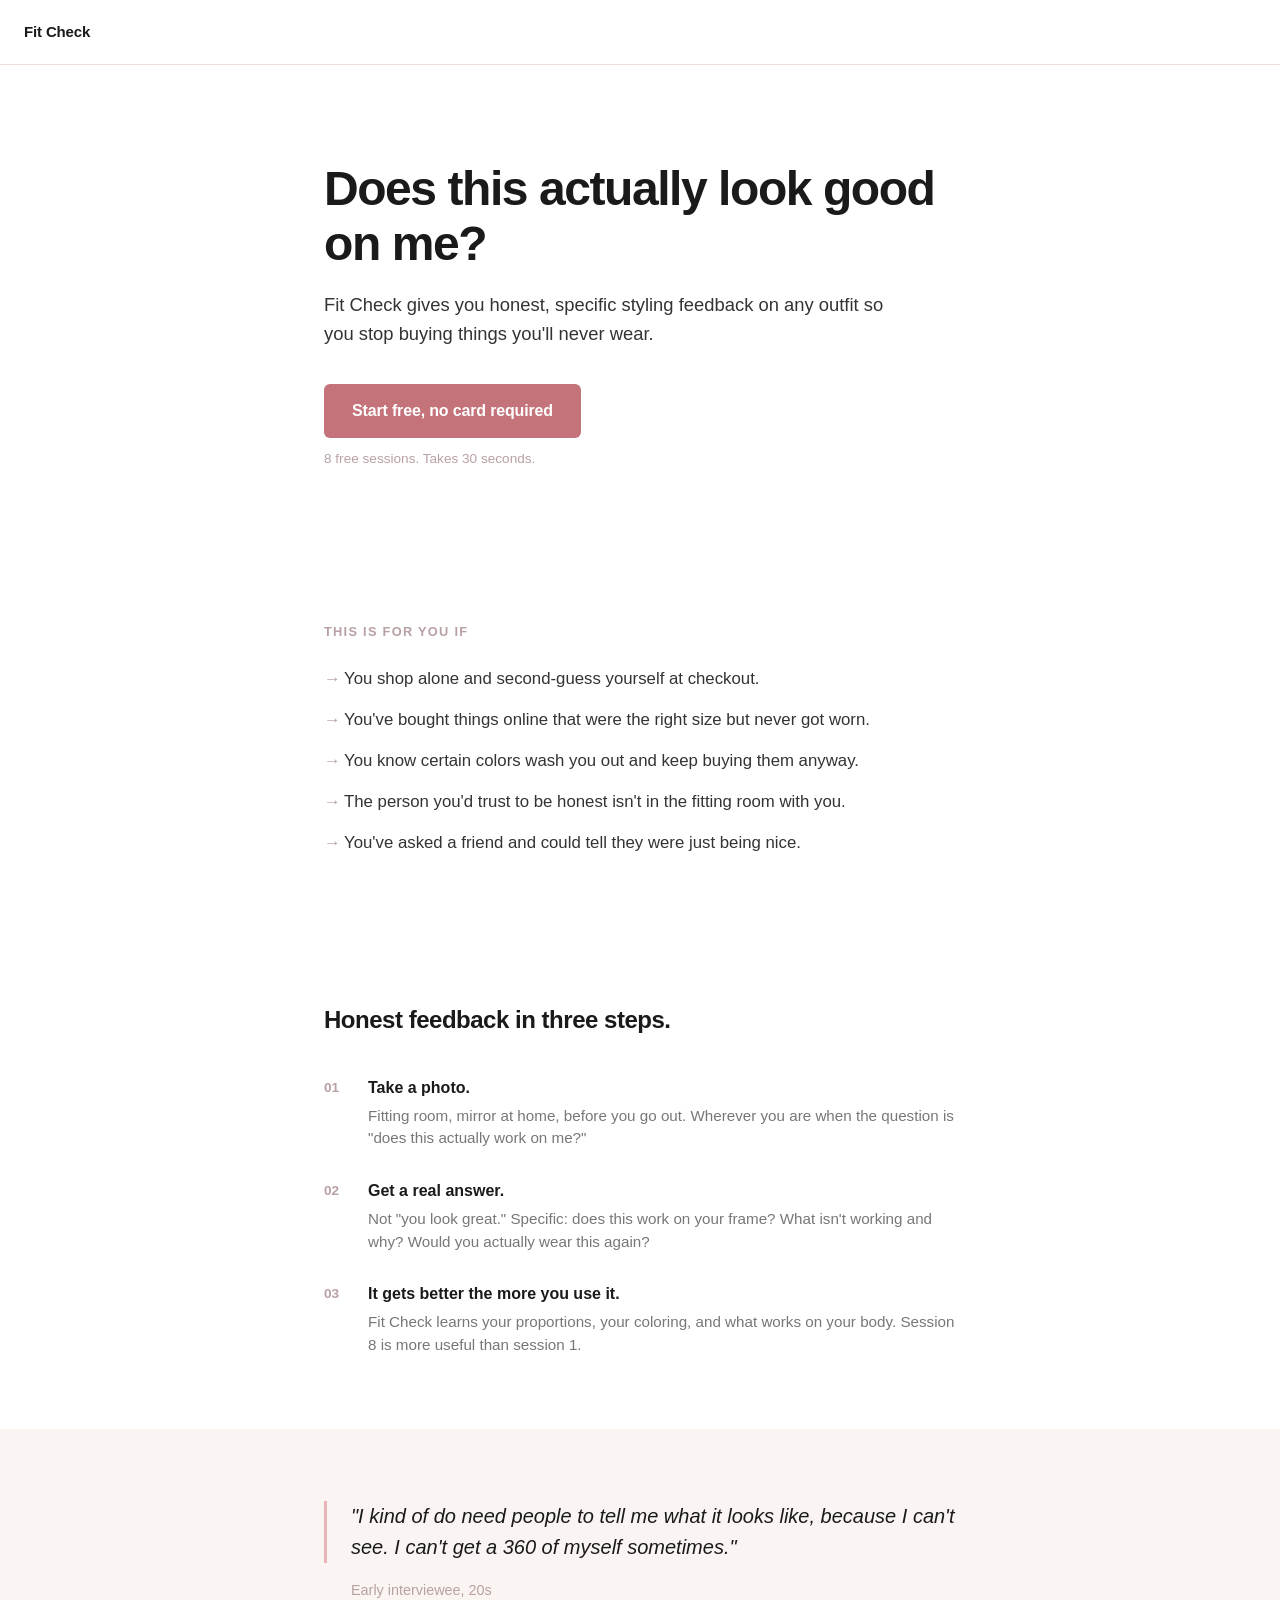
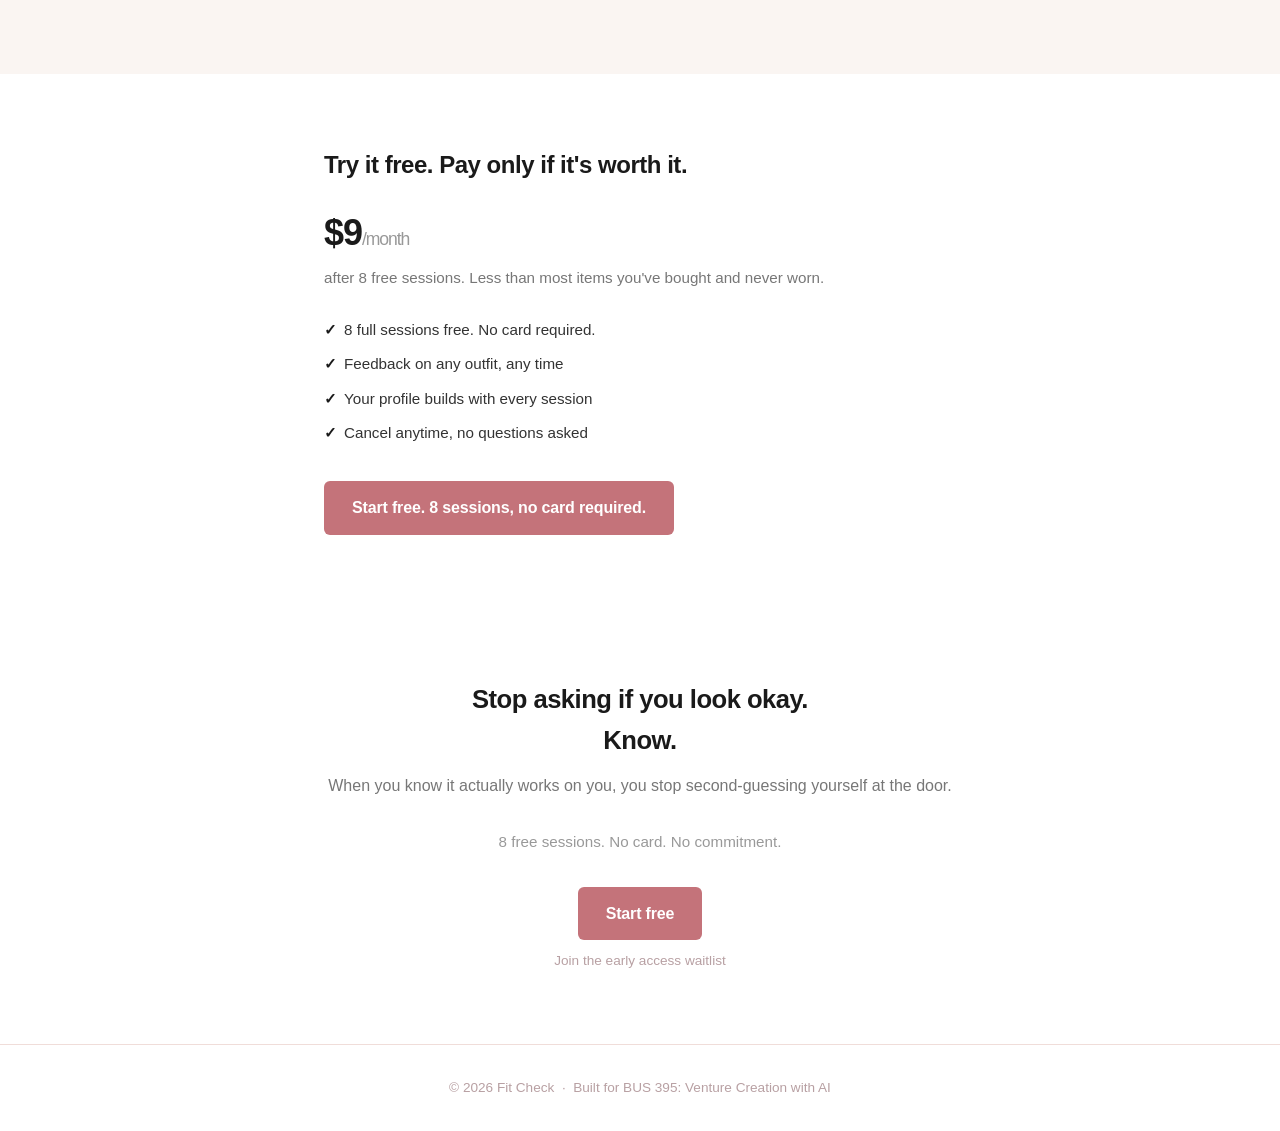
==== index.html @ 6dbded94 "Rename landing-page.html to index.html Co-Authored-By: Claude Sonnet 4.6 <noreply@anthropic.com>" ====
<!DOCTYPE html>
<html lang="en">
<head>
  <meta charset="UTF-8" />
  <meta name="viewport" content="width=device-width, initial-scale=1.0" />
  <title>Fit Check: Honest styling feedback</title>
  <style>
    *, *::before, *::after { box-sizing: border-box; margin: 0; padding: 0; }

    :root {
      --black:   #1A1A1A;
      --dark:    #333333;
      --mid:     #777777;
      --light:   #B8A0A3;
      --border:  #F0DDD9;
      --bg:      #F7EDEA;
      --white:   #FAF5F2;
      --accent:  #E8B4B8;
      --cta:     #C4737A;
      --cta-txt: #ffffff;
    }

    body {
      font-family: -apple-system, BlinkMacSystemFont, "Segoe UI", Helvetica, Arial, sans-serif;
      color: var(--black);
      background: #ffffff;
      line-height: 1.6;
      font-size: 17px;
    }

    /* ── Layout ── */
    .container {
      max-width: 680px;
      margin: 0 auto;
      padding: 0 24px;
    }

    section { padding: 72px 0; }
    section + section { border-top: 1px solid var(--border); }

    /* ── Nav ── */
    nav {
      padding: 20px 24px;
      display: flex;
      align-items: center;
      border-bottom: 1px solid var(--border);
    }
    .logo {
      font-size: 15px;
      font-weight: 600;
      letter-spacing: -0.01em;
      color: var(--black);
      text-decoration: none;
    }

    /* ── Hero ── */
    .hero { padding: 96px 0 80px; text-align: left; }

    .hero h1 {
      font-size: clamp(2rem, 5vw, 3rem);
      font-weight: 700;
      line-height: 1.15;
      letter-spacing: -0.03em;
      color: var(--black);
      margin-bottom: 20px;
    }

    .hero .sub {
      font-size: 1.15rem;
      color: var(--dark);
      line-height: 1.55;
      max-width: 560px;
      margin-bottom: 36px;
    }

    /* ── CTA Button ── */
    .btn {
      display: inline-block;
      background: var(--cta);
      color: var(--cta-txt);
      font-size: 1rem;
      font-weight: 600;
      padding: 14px 28px;
      border-radius: 6px;
      text-decoration: none;
      letter-spacing: -0.01em;
      transition: opacity 0.15s;
    }
    .btn:hover { opacity: 0.85; }

    .btn-note {
      display: block;
      margin-top: 10px;
      font-size: 0.85rem;
      color: var(--light);
    }

    /* ── Ideal for ── */
    .ideal-for h2 {
      font-size: 0.8rem;
      font-weight: 600;
      letter-spacing: 0.1em;
      text-transform: uppercase;
      color: var(--light);
      margin-bottom: 24px;
    }

    .ideal-for ul {
      list-style: none;
      display: flex;
      flex-direction: column;
      gap: 14px;
    }

    .ideal-for li {
      padding-left: 20px;
      position: relative;
      color: var(--dark);
      font-size: 1.05rem;
    }

    .ideal-for li::before {
      content: "→";
      position: absolute;
      left: 0;
      color: var(--light);
    }

    /* ── How it works ── */
    .how h2 {
      font-size: 1.5rem;
      font-weight: 700;
      letter-spacing: -0.02em;
      margin-bottom: 36px;
    }

    .steps {
      display: flex;
      flex-direction: column;
      gap: 28px;
    }

    .step {
      display: grid;
      grid-template-columns: 28px 1fr;
      gap: 16px;
      align-items: start;
    }

    .step-num {
      font-size: 0.85rem;
      font-weight: 700;
      color: var(--light);
      padding-top: 2px;
    }

    .step-body strong {
      display: block;
      font-size: 1rem;
      font-weight: 600;
      color: var(--black);
      margin-bottom: 4px;
    }

    .step-body p {
      font-size: 0.95rem;
      color: var(--mid);
      line-height: 1.5;
    }

    /* ── Quote ── */
    .quote-section { background: var(--white); }

    blockquote {
      font-size: 1.25rem;
      font-weight: 400;
      line-height: 1.55;
      color: var(--black);
      font-style: italic;
      border-left: 3px solid var(--accent);
      padding-left: 24px;
      margin-bottom: 16px;
    }

    .quote-attr {
      font-size: 0.9rem;
      color: var(--light);
      padding-left: 27px;
    }

    /* ── Pricing ── */
    .pricing h2 {
      font-size: 1.5rem;
      font-weight: 700;
      letter-spacing: -0.02em;
      margin-bottom: 8px;
    }

    .pricing .price-line {
      font-size: 2.25rem;
      font-weight: 700;
      letter-spacing: -0.03em;
      color: var(--black);
      margin: 20px 0 4px;
    }

    .pricing .price-context {
      font-size: 0.95rem;
      color: var(--mid);
      margin-bottom: 28px;
    }

    .pricing-details {
      list-style: none;
      display: flex;
      flex-direction: column;
      gap: 10px;
      margin-bottom: 36px;
    }

    .pricing-details li {
      font-size: 0.95rem;
      color: var(--dark);
      padding-left: 20px;
      position: relative;
    }

    .pricing-details li::before {
      content: "✓";
      position: absolute;
      left: 0;
      color: var(--black);
      font-weight: 700;
    }

    /* ── Close ── */
    .close { text-align: center; }

    .close h2 {
      font-size: 1.6rem;
      font-weight: 700;
      letter-spacing: -0.02em;
      margin-bottom: 12px;
    }

    .close p {
      color: var(--mid);
      margin-bottom: 32px;
      font-size: 1rem;
    }

    /* ── Footer ── */
    footer {
      padding: 32px 24px;
      border-top: 1px solid var(--border);
      font-size: 0.85rem;
      color: var(--light);
      text-align: center;
    }

    @media (max-width: 480px) {
      section { padding: 52px 0; }
      .hero { padding: 64px 0 52px; }
    }
  </style>
</head>
<body>

  <!-- Nav -->
  <nav>
    <a class="logo" href="#">Fit Check</a>
  </nav>

  <!-- ── HERO ── -->
  <div class="container">
    <section class="hero">
      <h1>Does this actually look good on&nbsp;me?</h1>
      <p class="sub">
        Fit Check gives you honest, specific styling feedback on any outfit so you stop buying
        things you'll never wear.
      </p>
      <a class="btn" href="#">Start free, no card required</a>
      <span class="btn-note">8 free sessions. Takes 30 seconds.</span>
    </section>
  </div>

  <!-- ── IDEAL FOR ── -->
  <div class="container">
    <section class="ideal-for">
      <h2>This is for you if</h2>
      <ul>
        <li>You shop alone and second-guess yourself at checkout.</li>
        <li>You've bought things online that were the right size but never got worn.</li>
        <li>You know certain colors wash you out and keep buying them anyway.</li>
        <li>The person you'd trust to be honest isn't in the fitting room with you.</li>
        <li>You've asked a friend and could tell they were just being nice.</li>
      </ul>
    </section>
  </div>

  <!-- ── HOW IT WORKS ── -->
  <div class="container">
    <section class="how">
      <h2>Honest feedback in three steps.</h2>
      <div class="steps">
        <div class="step">
          <span class="step-num">01</span>
          <div class="step-body">
            <strong>Take a photo.</strong>
            <p>Fitting room, mirror at home, before you go out. Wherever you are when the question is "does this actually work on me?"</p>
          </div>
        </div>
        <div class="step">
          <span class="step-num">02</span>
          <div class="step-body">
            <strong>Get a real answer.</strong>
            <p>Not "you look great." Specific: does this work on your frame? What isn't working and why? Would you actually wear this again?</p>
          </div>
        </div>
        <div class="step">
          <span class="step-num">03</span>
          <div class="step-body">
            <strong>It gets better the more you use it.</strong>
            <p>Fit Check learns your proportions, your coloring, and what works on your body. Session 8 is more useful than session 1.</p>
          </div>
        </div>
      </div>
    </section>
  </div>

  <!-- ── SOCIAL PROOF ── -->
  <div class="quote-section">
    <div class="container">
      <section>
        <blockquote>
          "I kind of do need people to tell me what it looks like, because I can't see.
          I can't get a 360 of myself sometimes."
        </blockquote>
        <p class="quote-attr">Early interviewee, 20s</p>
      </section>
    </div>
  </div>

  <!-- ── PRICING ── -->
  <div class="container">
    <section class="pricing">
      <h2>Try it free. Pay only if it's worth it.</h2>

      <div class="price-line">$9<span style="font-size:1.1rem;font-weight:400;color:#999">/month</span></div>
      <p class="price-context">after 8 free sessions. Less than most items you've bought and never worn.</p>

      <ul class="pricing-details">
        <li>8 full sessions free. No card required.</li>
        <li>Feedback on any outfit, any time</li>
        <li>Your profile builds with every session</li>
        <li>Cancel anytime, no questions asked</li>
      </ul>

      <a class="btn" href="#">Start free. 8 sessions, no card required.</a>
    </section>
  </div>

  <!-- ── CLOSE ── -->
  <div class="container">
    <section class="close">
      <h2>Stop asking if you look okay.<br>Know.</h2>
      <p>When you know it actually works on you, you stop second-guessing yourself at the door.</p>
      <p style="color:#999; margin-top:8px; font-size:0.95rem;">8 free sessions. No card. No commitment.</p>
      <a class="btn" href="#">Start free</a>
      <span class="btn-note">Join the early access waitlist</span>
    </section>
  </div>

  <footer>
    <p>© 2026 Fit Check &nbsp;·&nbsp; Built for BUS 395: Venture Creation with AI</p>
  </footer>

</body>
</html>
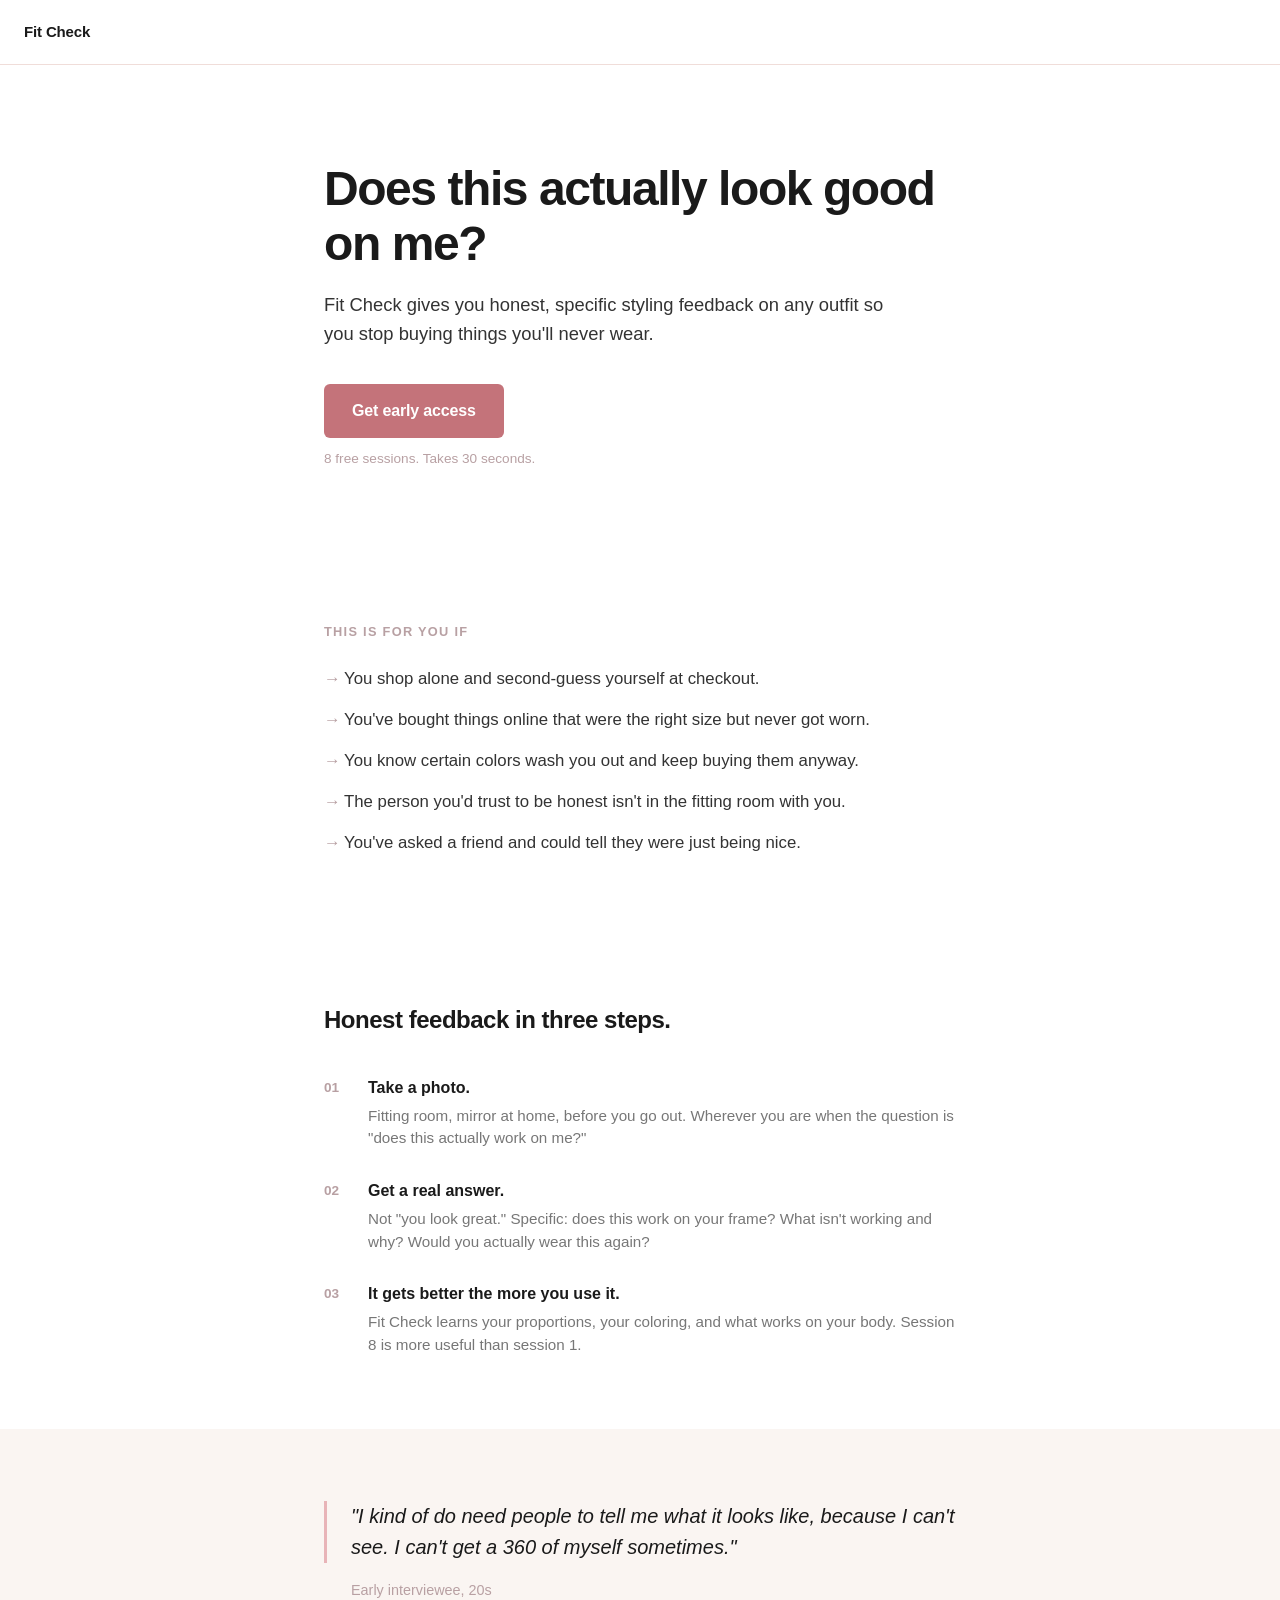
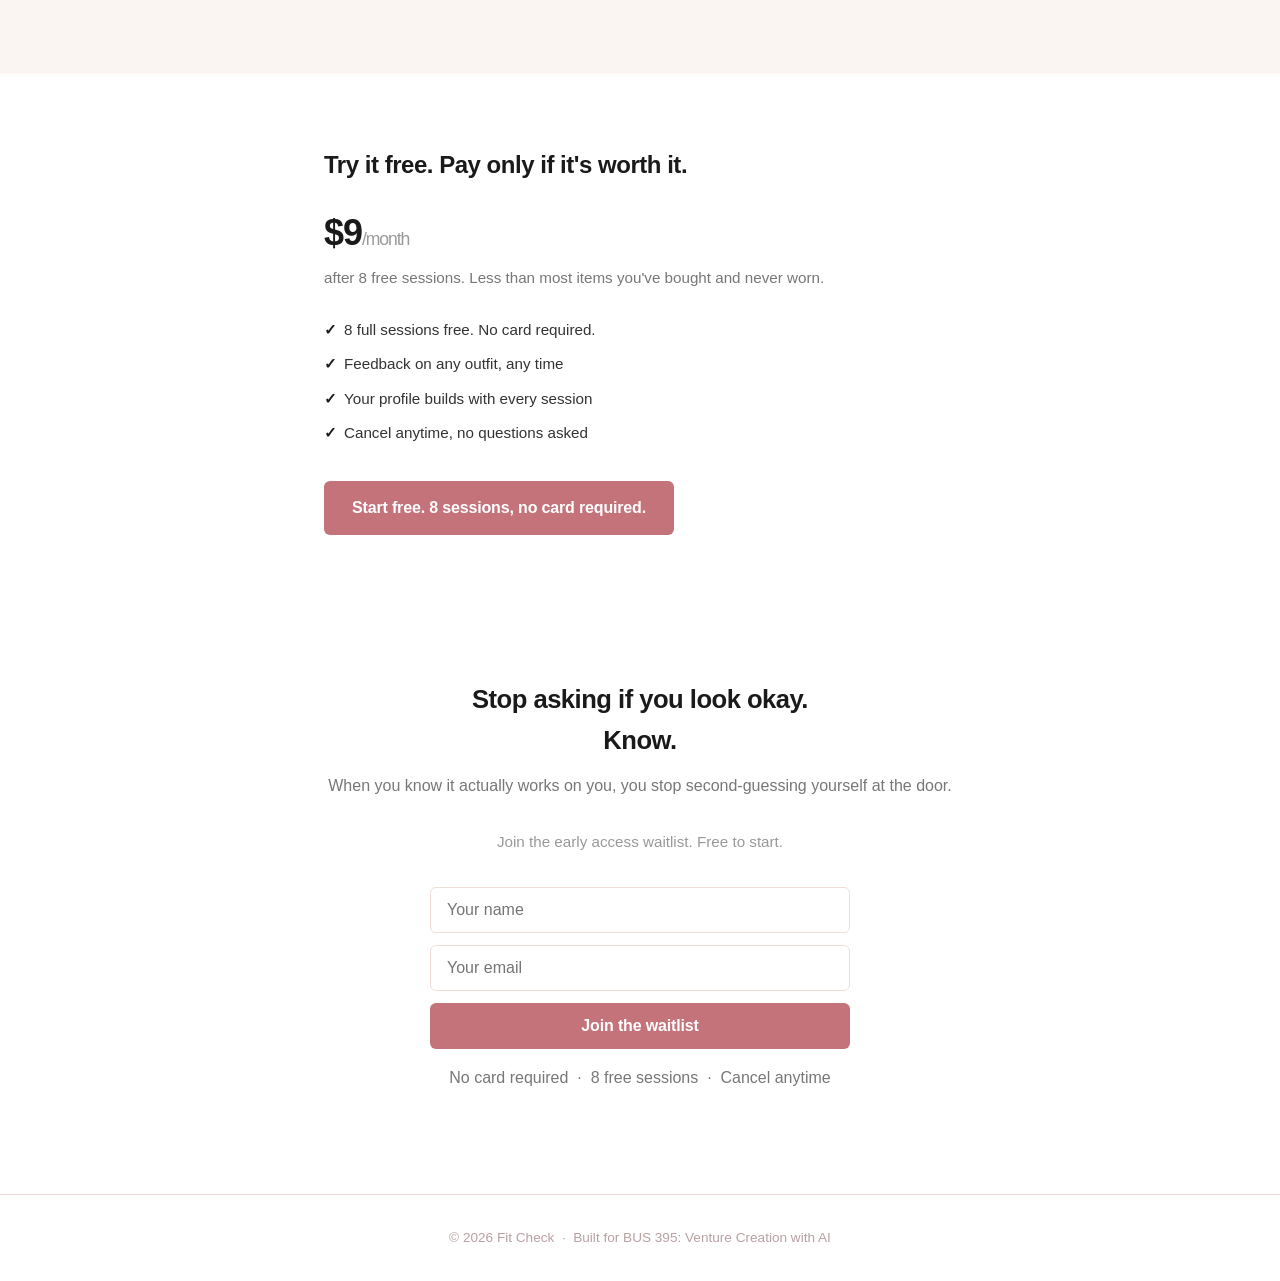
==== commit 9e1a0319: "Add Web3Forms email capture to landing page Co-Authored-By: Claude Sonnet 4.6 <noreply@anthropic.com" ====
--- a/index.html
+++ b/index.html
@@ -249,6 +249,80 @@
       font-size: 1rem;
     }
 
+    /* ── Signup Form ── */
+    .signup-form {
+      display: flex;
+      flex-direction: column;
+      gap: 12px;
+      max-width: 420px;
+      margin: 0 auto;
+      text-align: left;
+    }
+
+    .signup-form input[type="text"],
+    .signup-form input[type="email"] {
+      width: 100%;
+      padding: 13px 16px;
+      border: 1px solid var(--border);
+      border-radius: 6px;
+      font-size: 1rem;
+      color: var(--black);
+      background: #fff;
+      outline: none;
+      transition: border-color 0.15s;
+    }
+
+    .signup-form input:focus {
+      border-color: var(--cta);
+    }
+
+    .signup-form button {
+      width: 100%;
+      background: var(--cta);
+      color: #fff;
+      font-size: 1rem;
+      font-weight: 600;
+      padding: 14px 28px;
+      border: none;
+      border-radius: 6px;
+      cursor: pointer;
+      letter-spacing: -0.01em;
+      transition: opacity 0.15s;
+    }
+
+    .signup-form button:hover { opacity: 0.85; }
+
+    .form-note {
+      text-align: center;
+      font-size: 0.82rem;
+      color: var(--light);
+      margin-top: 4px;
+    }
+
+    /* ── Thank-you banner ── */
+    .thank-you {
+      display: none;
+      background: var(--bg);
+      border: 1px solid var(--border);
+      border-radius: 8px;
+      padding: 24px 28px;
+      text-align: center;
+      max-width: 420px;
+      margin: 0 auto;
+    }
+
+    .thank-you h3 {
+      font-size: 1.1rem;
+      font-weight: 700;
+      margin-bottom: 6px;
+    }
+
+    .thank-you p {
+      font-size: 0.95rem;
+      color: var(--mid);
+      margin-bottom: 0;
+    }
+
     /* ── Footer ── */
     footer {
       padding: 32px 24px;
@@ -279,7 +353,7 @@
         Fit Check gives you honest, specific styling feedback on any outfit so you stop buying
         things you'll never wear.
       </p>
-      <a class="btn" href="#">Start free, no card required</a>
+      <a class="btn" href="#signup">Get early access</a>
       <span class="btn-note">8 free sessions. Takes 30 seconds.</span>
     </section>
   </div>
@@ -356,18 +430,43 @@
         <li>Cancel anytime, no questions asked</li>
       </ul>
 
-      <a class="btn" href="#">Start free. 8 sessions, no card required.</a>
+      <a class="btn" href="#signup">Start free. 8 sessions, no card required.</a>
     </section>
   </div>
 
-  <!-- ── CLOSE ── -->
+  <!-- ── CLOSE / SIGNUP ── -->
   <div class="container">
-    <section class="close">
+    <section class="close" id="signup">
       <h2>Stop asking if you look okay.<br>Know.</h2>
       <p>When you know it actually works on you, you stop second-guessing yourself at the door.</p>
-      <p style="color:#999; margin-top:8px; font-size:0.95rem;">8 free sessions. No card. No commitment.</p>
-      <a class="btn" href="#">Start free</a>
-      <span class="btn-note">Join the early access waitlist</span>
+      <p style="color:#999; margin-top:8px; margin-bottom:32px; font-size:0.95rem;">Join the early access waitlist. Free to start.</p>
+
+      <!-- Thank-you state (shown after redirect with ?success=1) -->
+      <div class="thank-you" id="thank-you">
+        <h3>You're on the list.</h3>
+        <p>We'll reach out when early access opens. Check your inbox for a confirmation.</p>
+      </div>
+
+      <!-- Signup form -->
+      <form
+        class="signup-form"
+        id="signup-form"
+        action="https://api.web3forms.com/submit"
+        method="POST"
+      >
+        <!-- Web3Forms config -->
+        <input type="hidden" name="access_key" value="3b2302e9-9bb8-4973-8395-50fe53acc267" />
+        <input type="hidden" name="subject" value="New Fit Check waitlist signup" />
+        <input type="hidden" name="redirect" value="https://fitcheck-cnb.pages.dev/?success=1" />
+
+        <!-- Honeypot spam protection -->
+        <input type="checkbox" name="botcheck" style="display:none;" tabindex="-1" autocomplete="off" />
+
+        <input type="text"  name="name"  placeholder="Your name"  required />
+        <input type="email" name="email" placeholder="Your email" required />
+        <button type="submit">Join the waitlist</button>
+        <p class="form-note">No card required &nbsp;·&nbsp; 8 free sessions &nbsp;·&nbsp; Cancel anytime</p>
+      </form>
     </section>
   </div>
 
@@ -375,5 +474,13 @@
     <p>© 2026 Fit Check &nbsp;·&nbsp; Built for BUS 395: Venture Creation with AI</p>
   </footer>
 
+  <script>
+    if (new URLSearchParams(window.location.search).get('success') === '1') {
+      document.getElementById('signup-form').style.display = 'none';
+      document.getElementById('thank-you').style.display = 'block';
+      document.getElementById('signup').scrollIntoView({ behavior: 'smooth' });
+    }
+  </script>
+
 </body>
 </html>
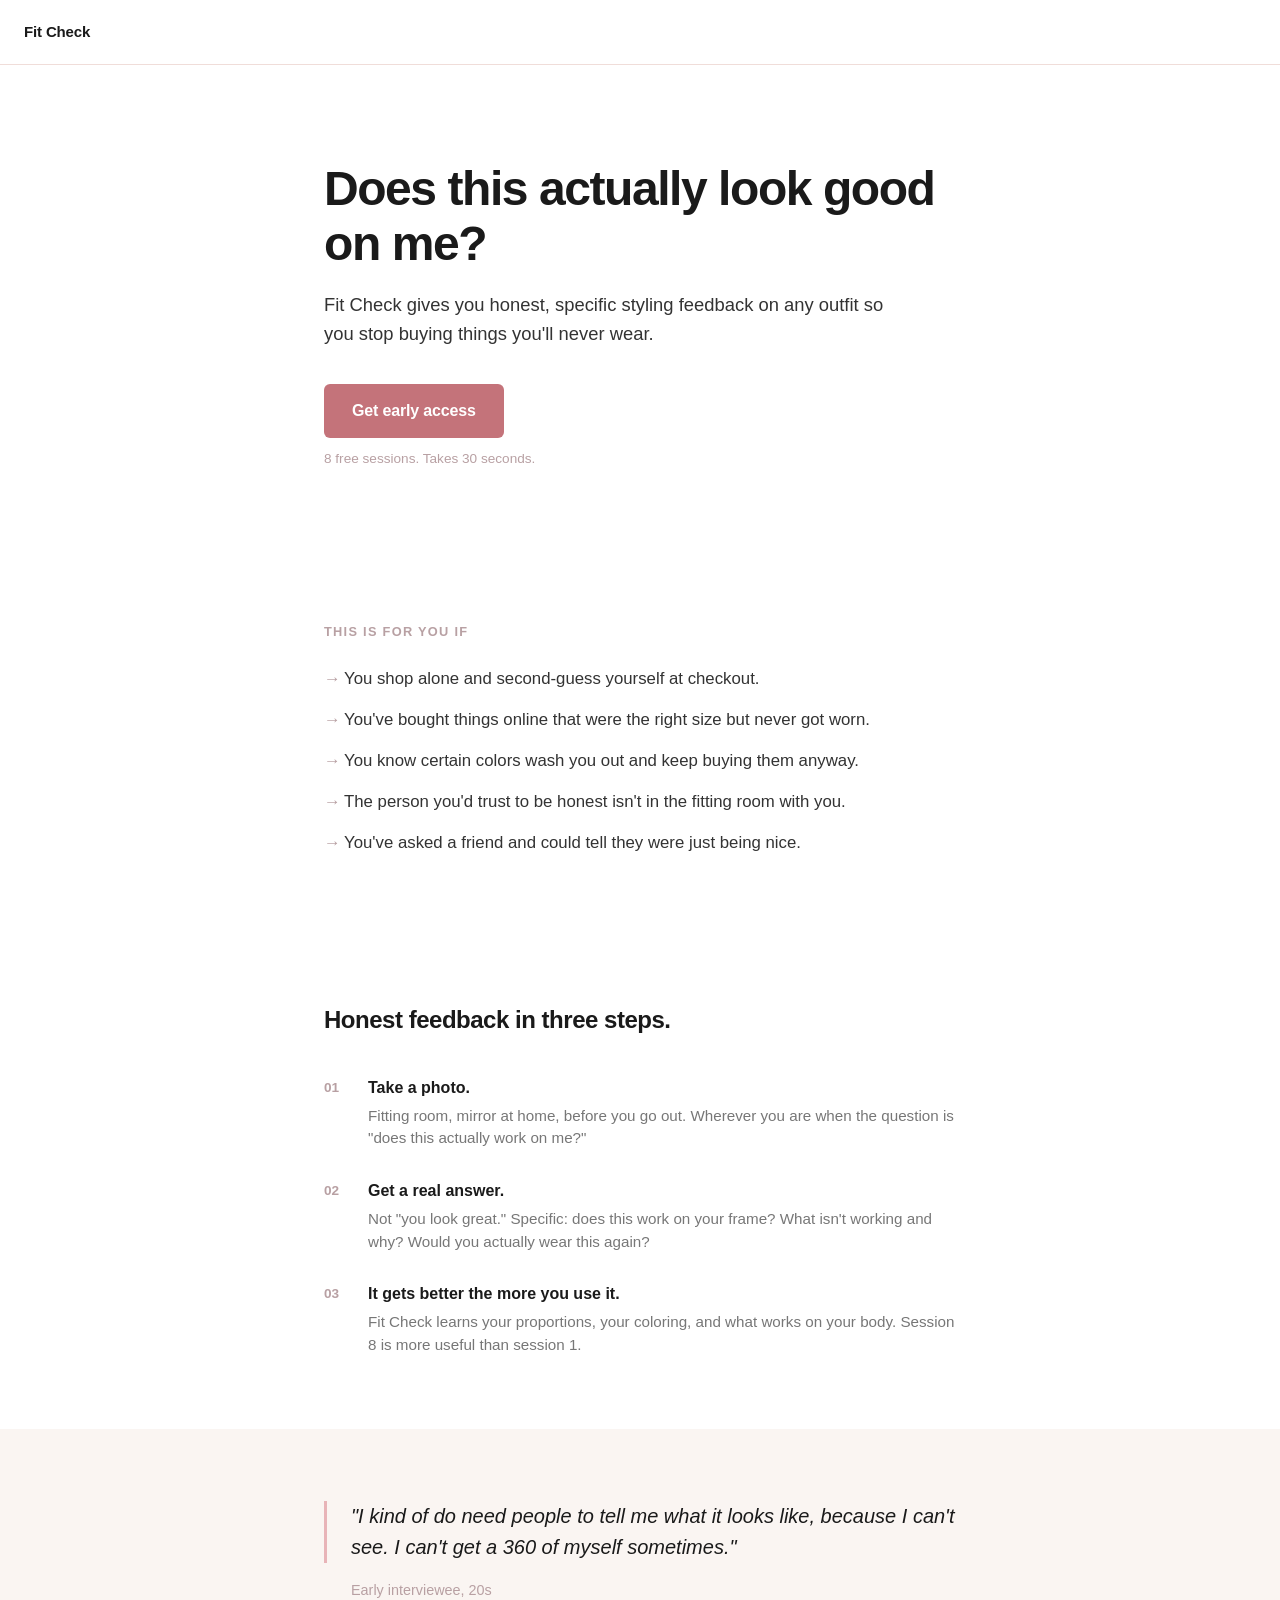
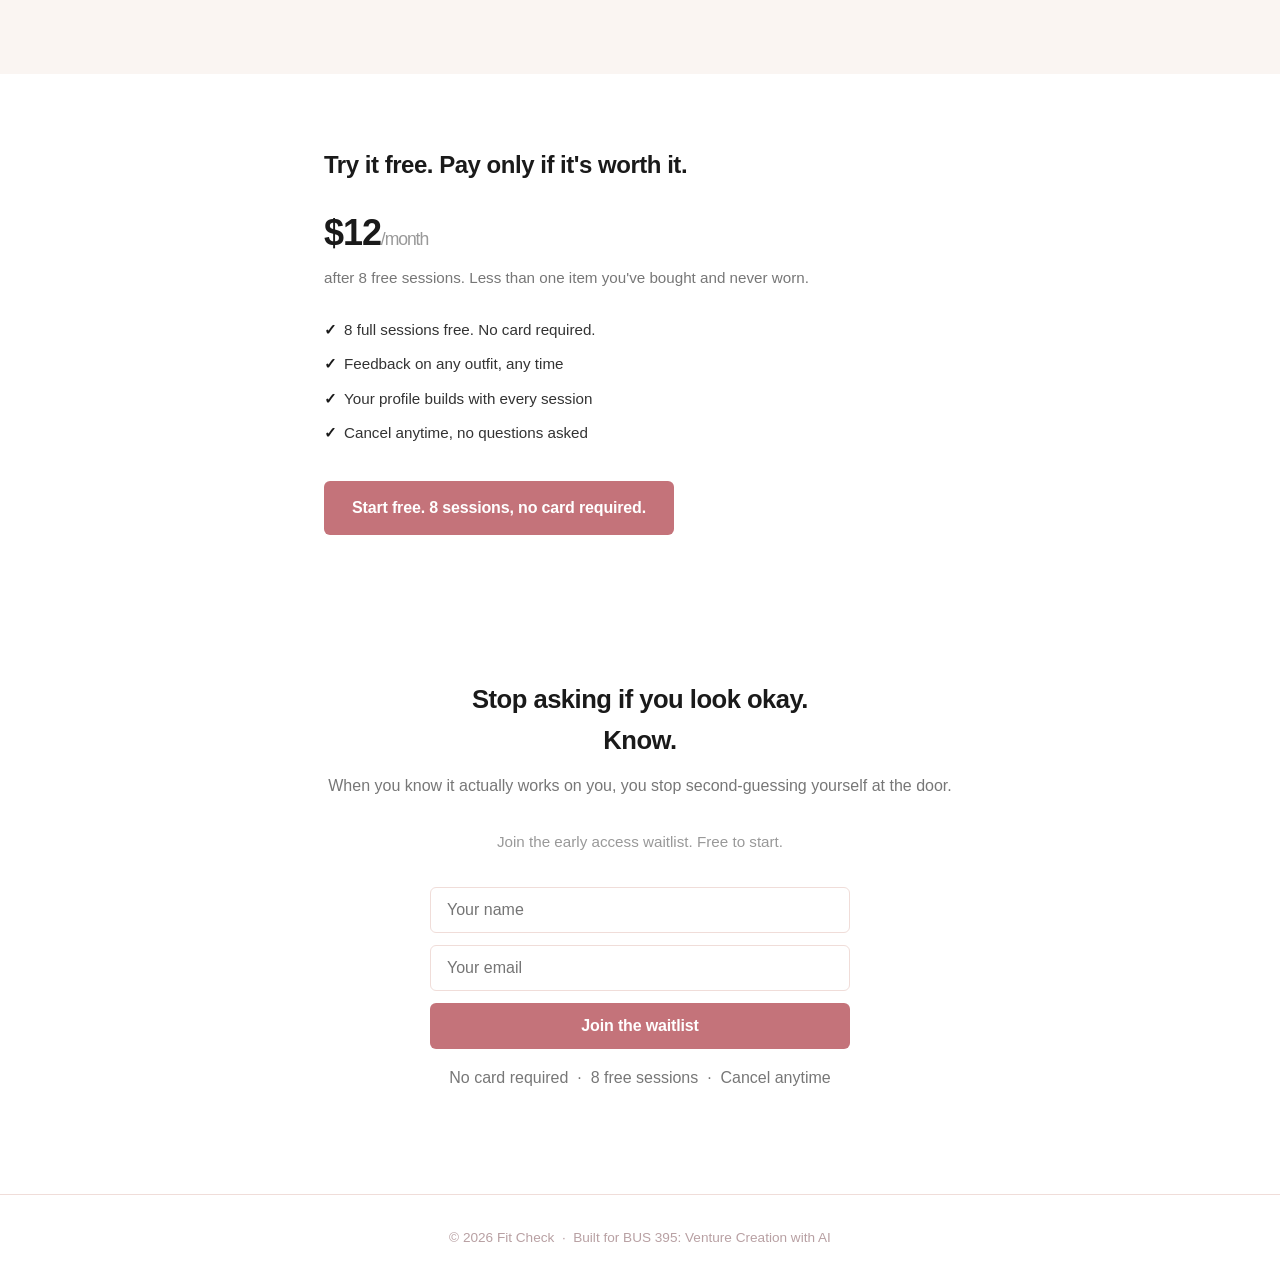
==== commit 87bd2148: "Raise subscription price to $12/month based on interview data Co-Authored-By: Claude Sonnet 4.6 <nor" ====
--- a/index.html
+++ b/index.html
@@ -420,8 +420,8 @@
     <section class="pricing">
       <h2>Try it free. Pay only if it's worth it.</h2>
 
-      <div class="price-line">$9<span style="font-size:1.1rem;font-weight:400;color:#999">/month</span></div>
-      <p class="price-context">after 8 free sessions. Less than most items you've bought and never worn.</p>
+      <div class="price-line">$12<span style="font-size:1.1rem;font-weight:400;color:#999">/month</span></div>
+      <p class="price-context">after 8 free sessions. Less than one item you've bought and never worn.</p>
 
       <ul class="pricing-details">
         <li>8 full sessions free. No card required.</li>
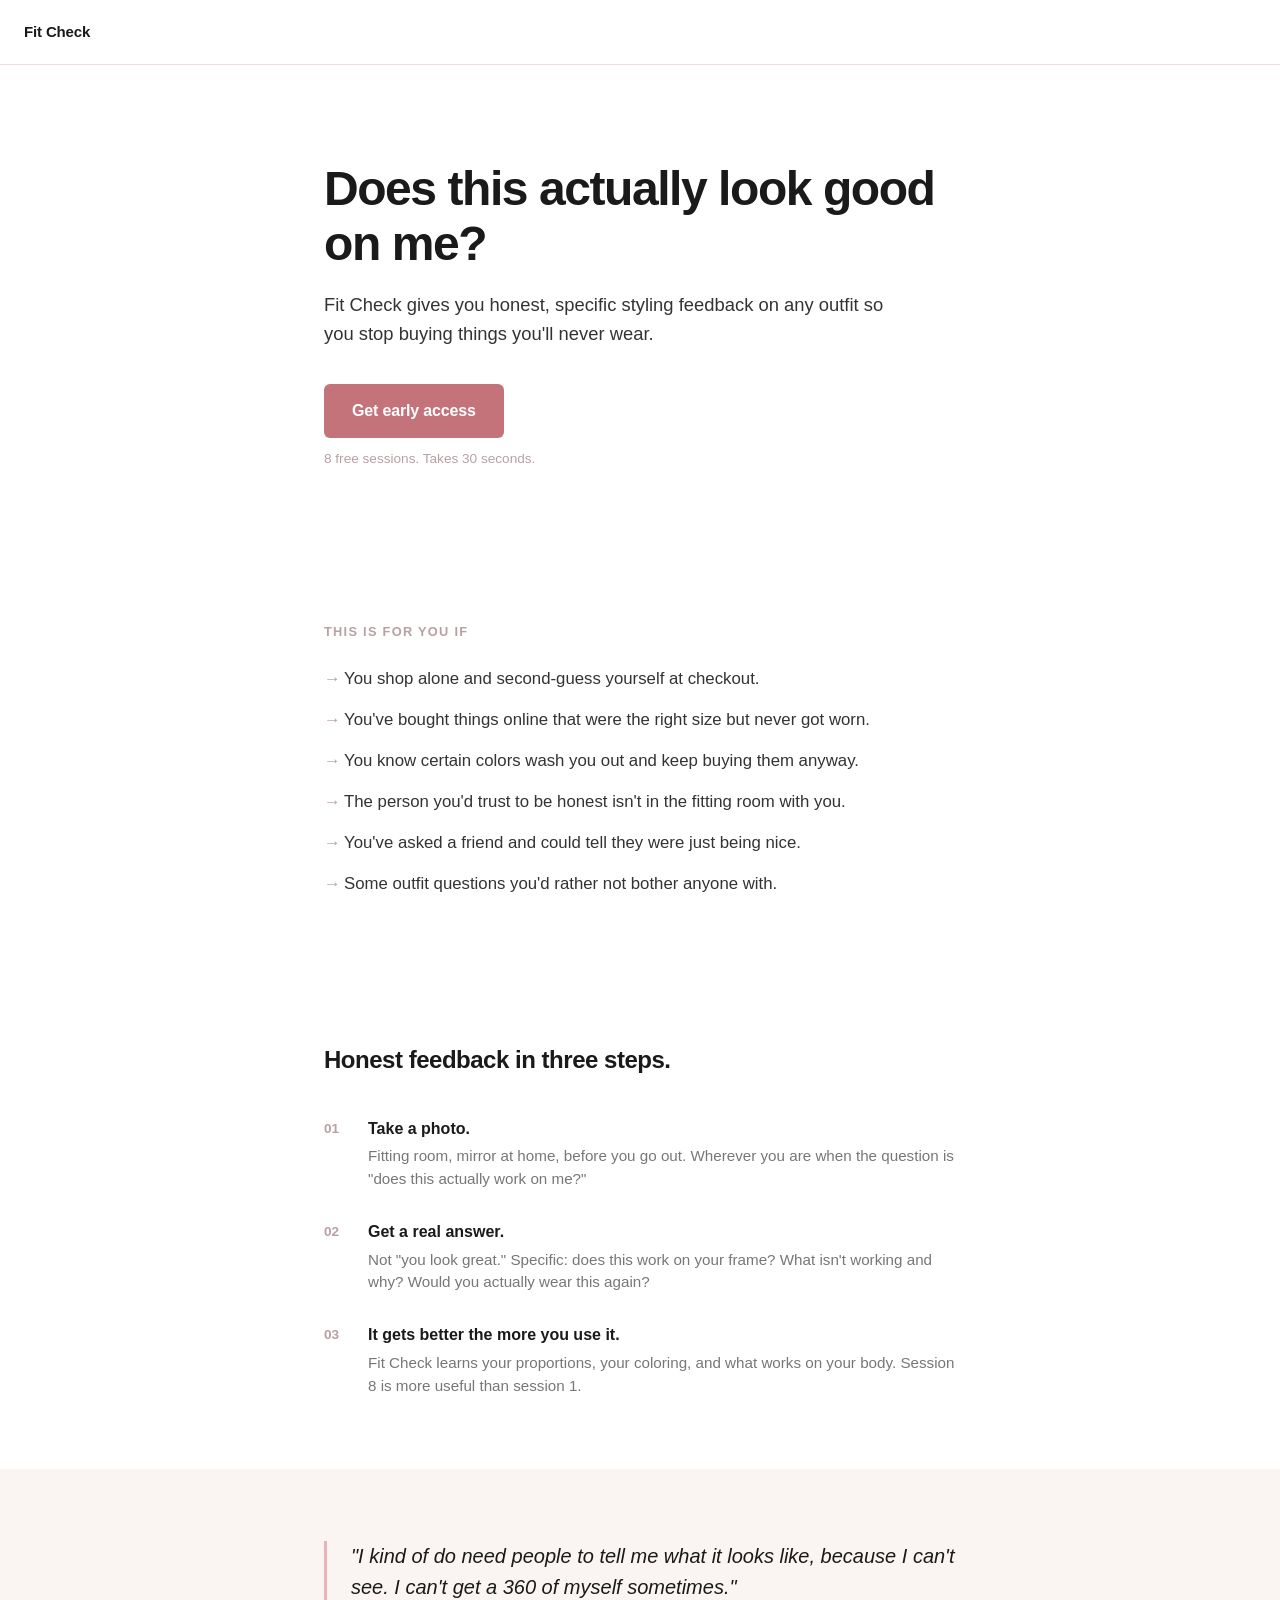
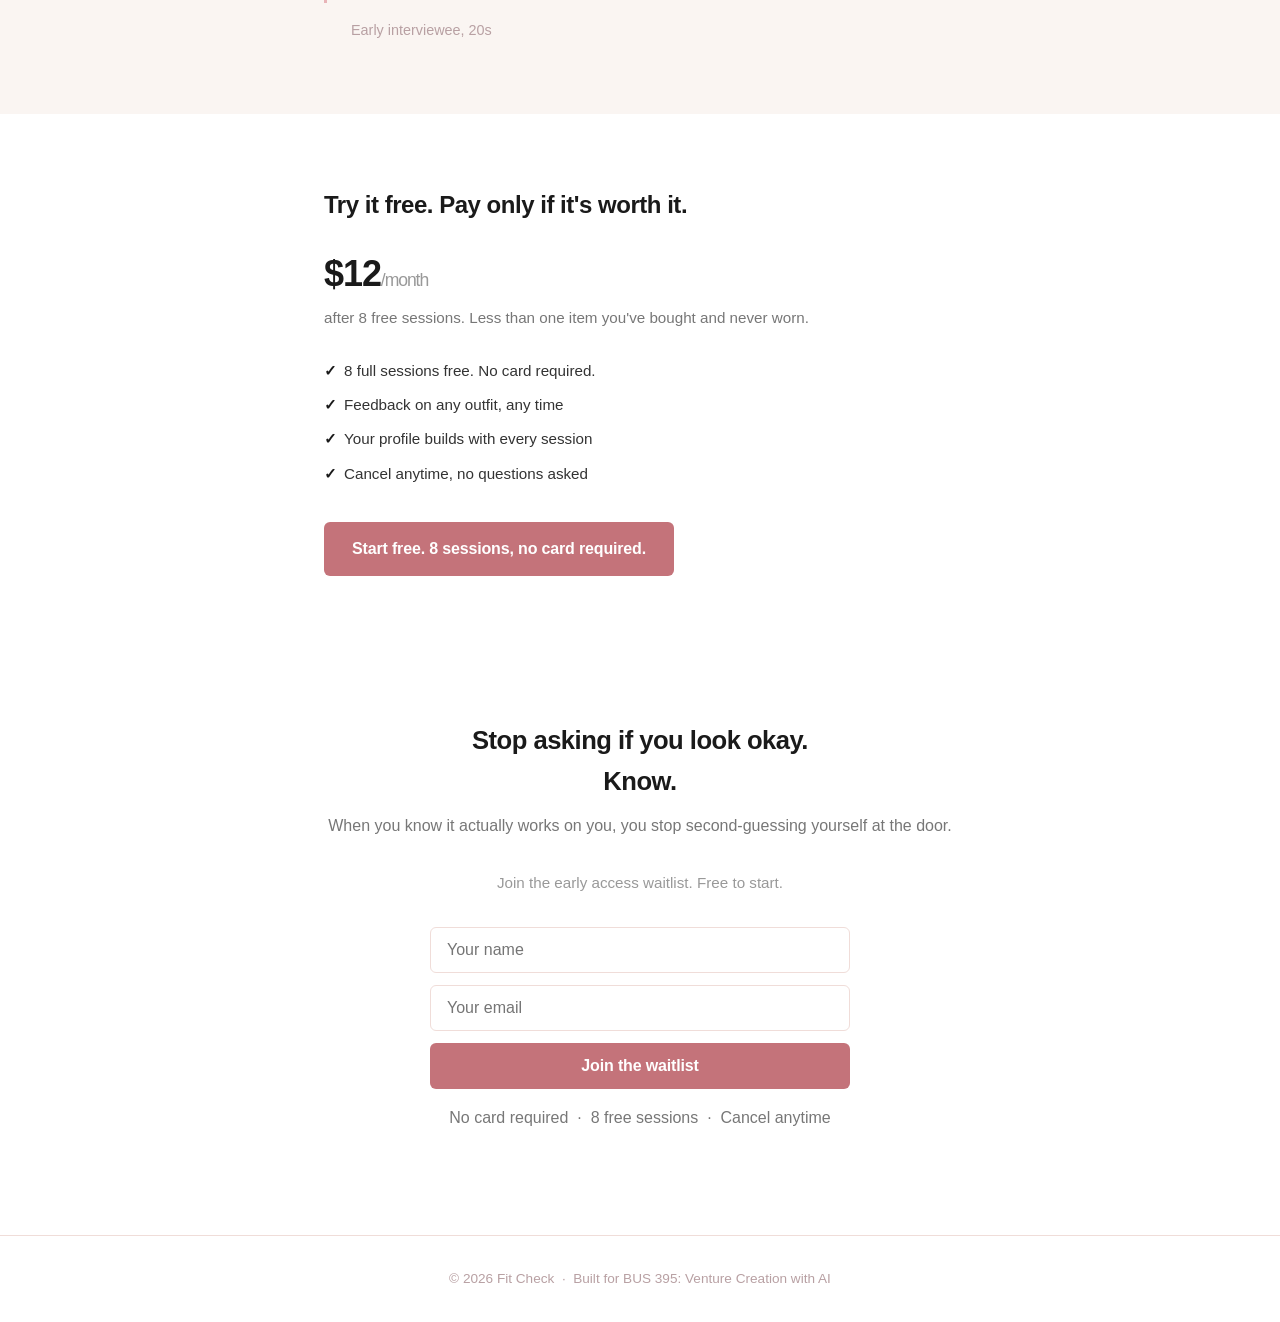
==== commit 389c5cb1: "Add privacy bullet to landing page ideal-for section Co-Authored-By: Claude Sonnet 4.6 <noreply@anth" ====
--- a/index.html
+++ b/index.html
@@ -368,6 +368,7 @@
         <li>You know certain colors wash you out and keep buying them anyway.</li>
         <li>The person you'd trust to be honest isn't in the fitting room with you.</li>
         <li>You've asked a friend and could tell they were just being nice.</li>
+        <li>Some outfit questions you'd rather not bother anyone with.</li>
       </ul>
     </section>
   </div>
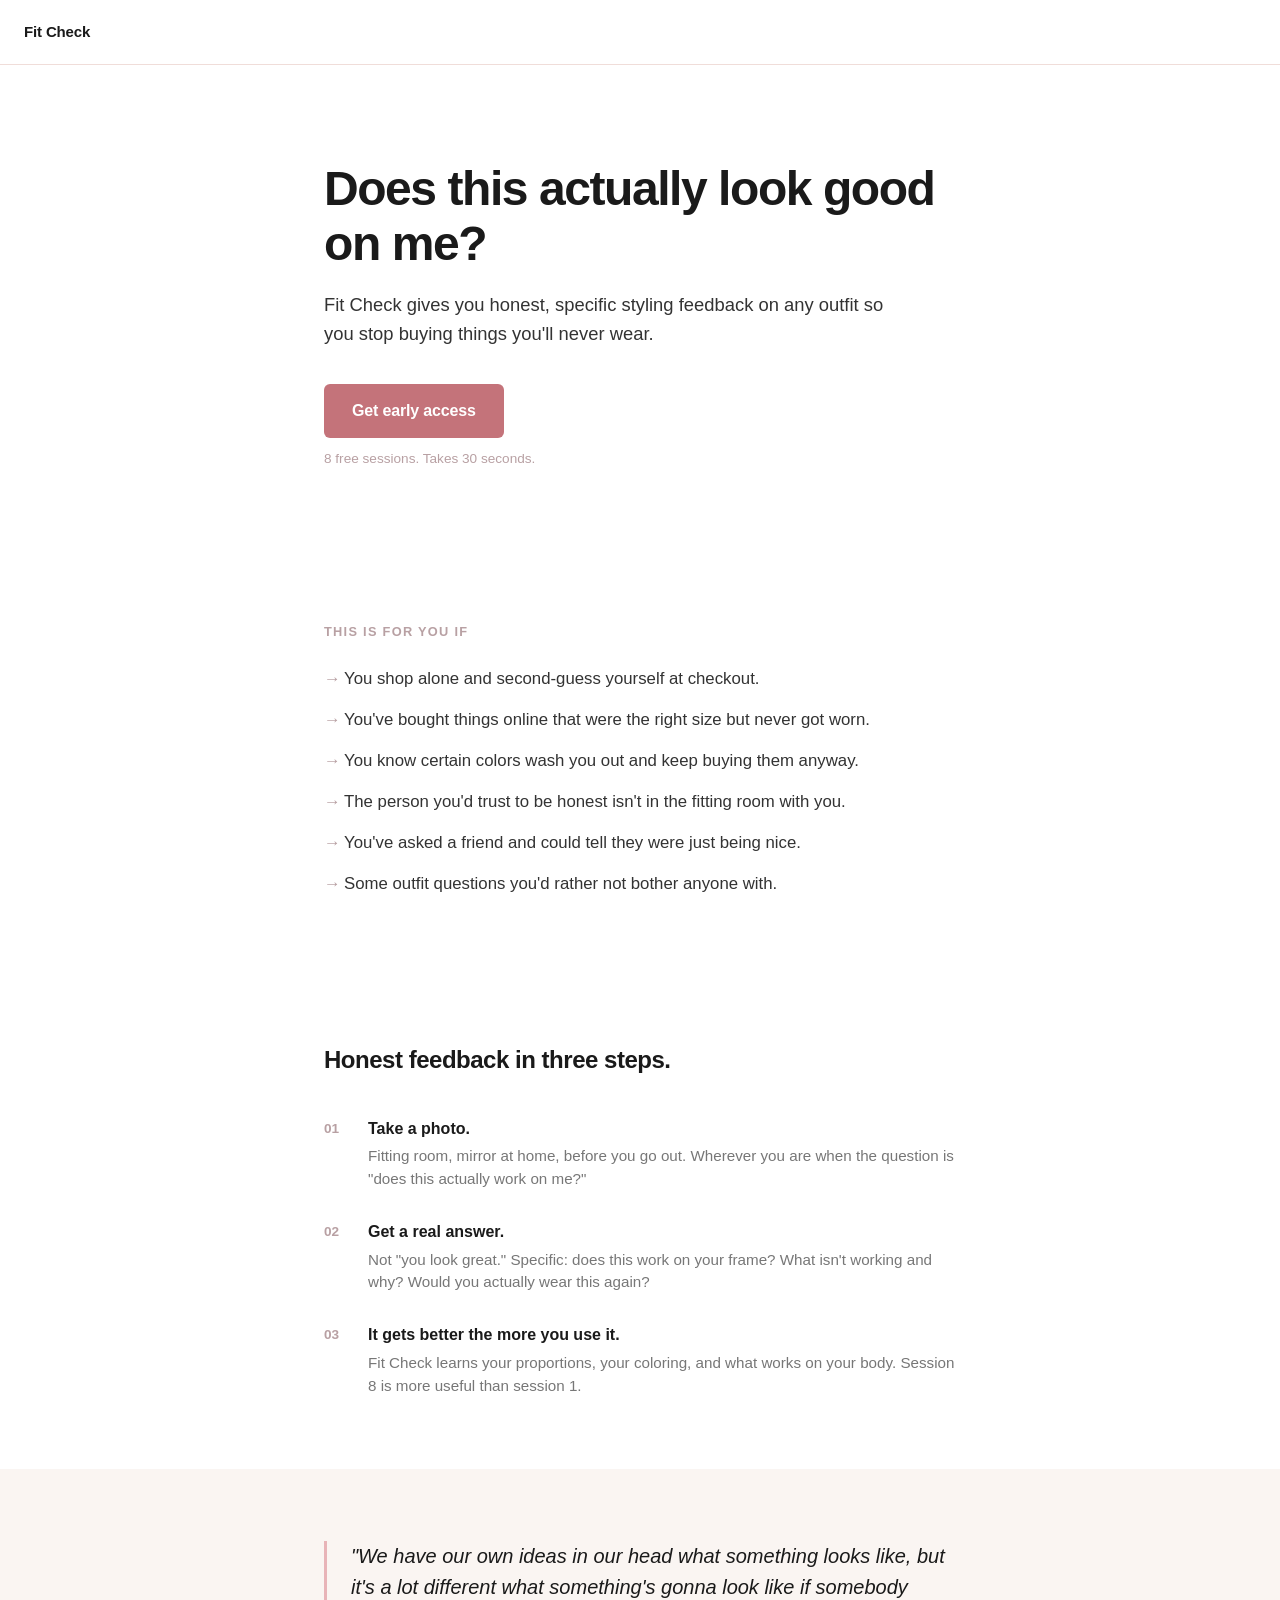
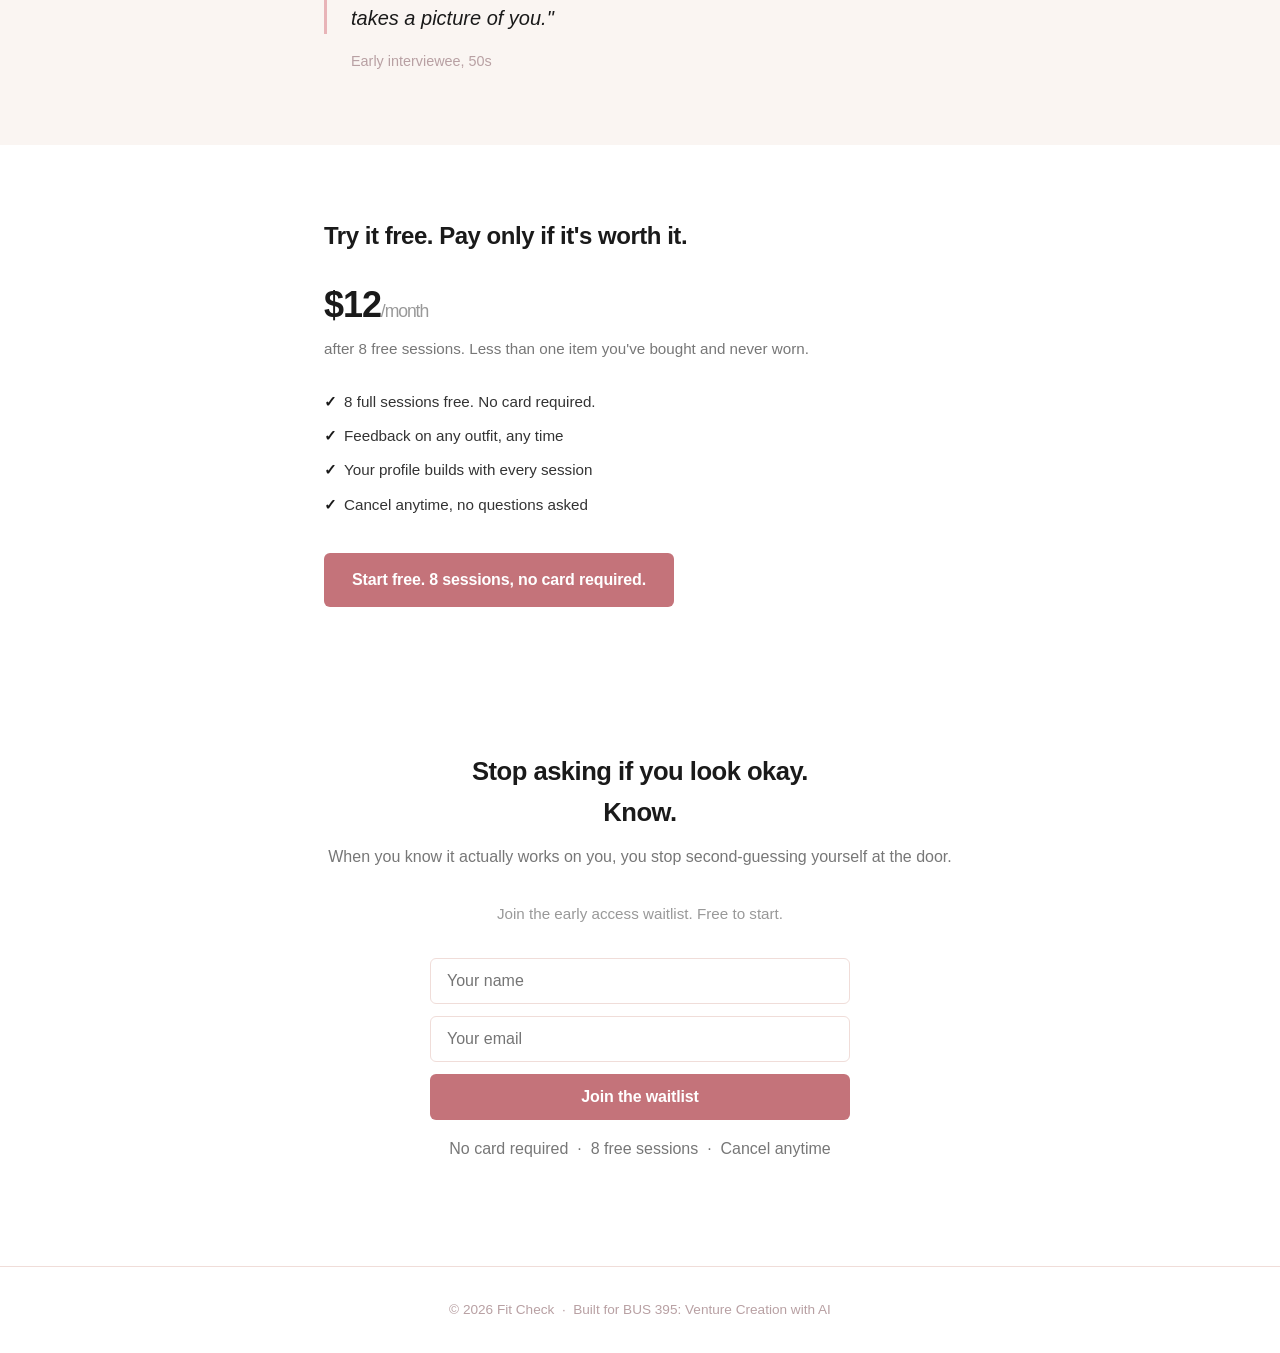
==== commit 40bd6d4a: "Update landing page quote to Annie's insight about photo vs mental image Co-Authored-By: Claude Sonn" ====
--- a/index.html
+++ b/index.html
@@ -408,10 +408,10 @@
     <div class="container">
       <section>
         <blockquote>
-          "I kind of do need people to tell me what it looks like, because I can't see.
-          I can't get a 360 of myself sometimes."
+          "We have our own ideas in our head what something looks like, but it's a lot different
+          what something's gonna look like if somebody takes a picture of you."
         </blockquote>
-        <p class="quote-attr">Early interviewee, 20s</p>
+        <p class="quote-attr">Early interviewee, 50s</p>
       </section>
     </div>
   </div>
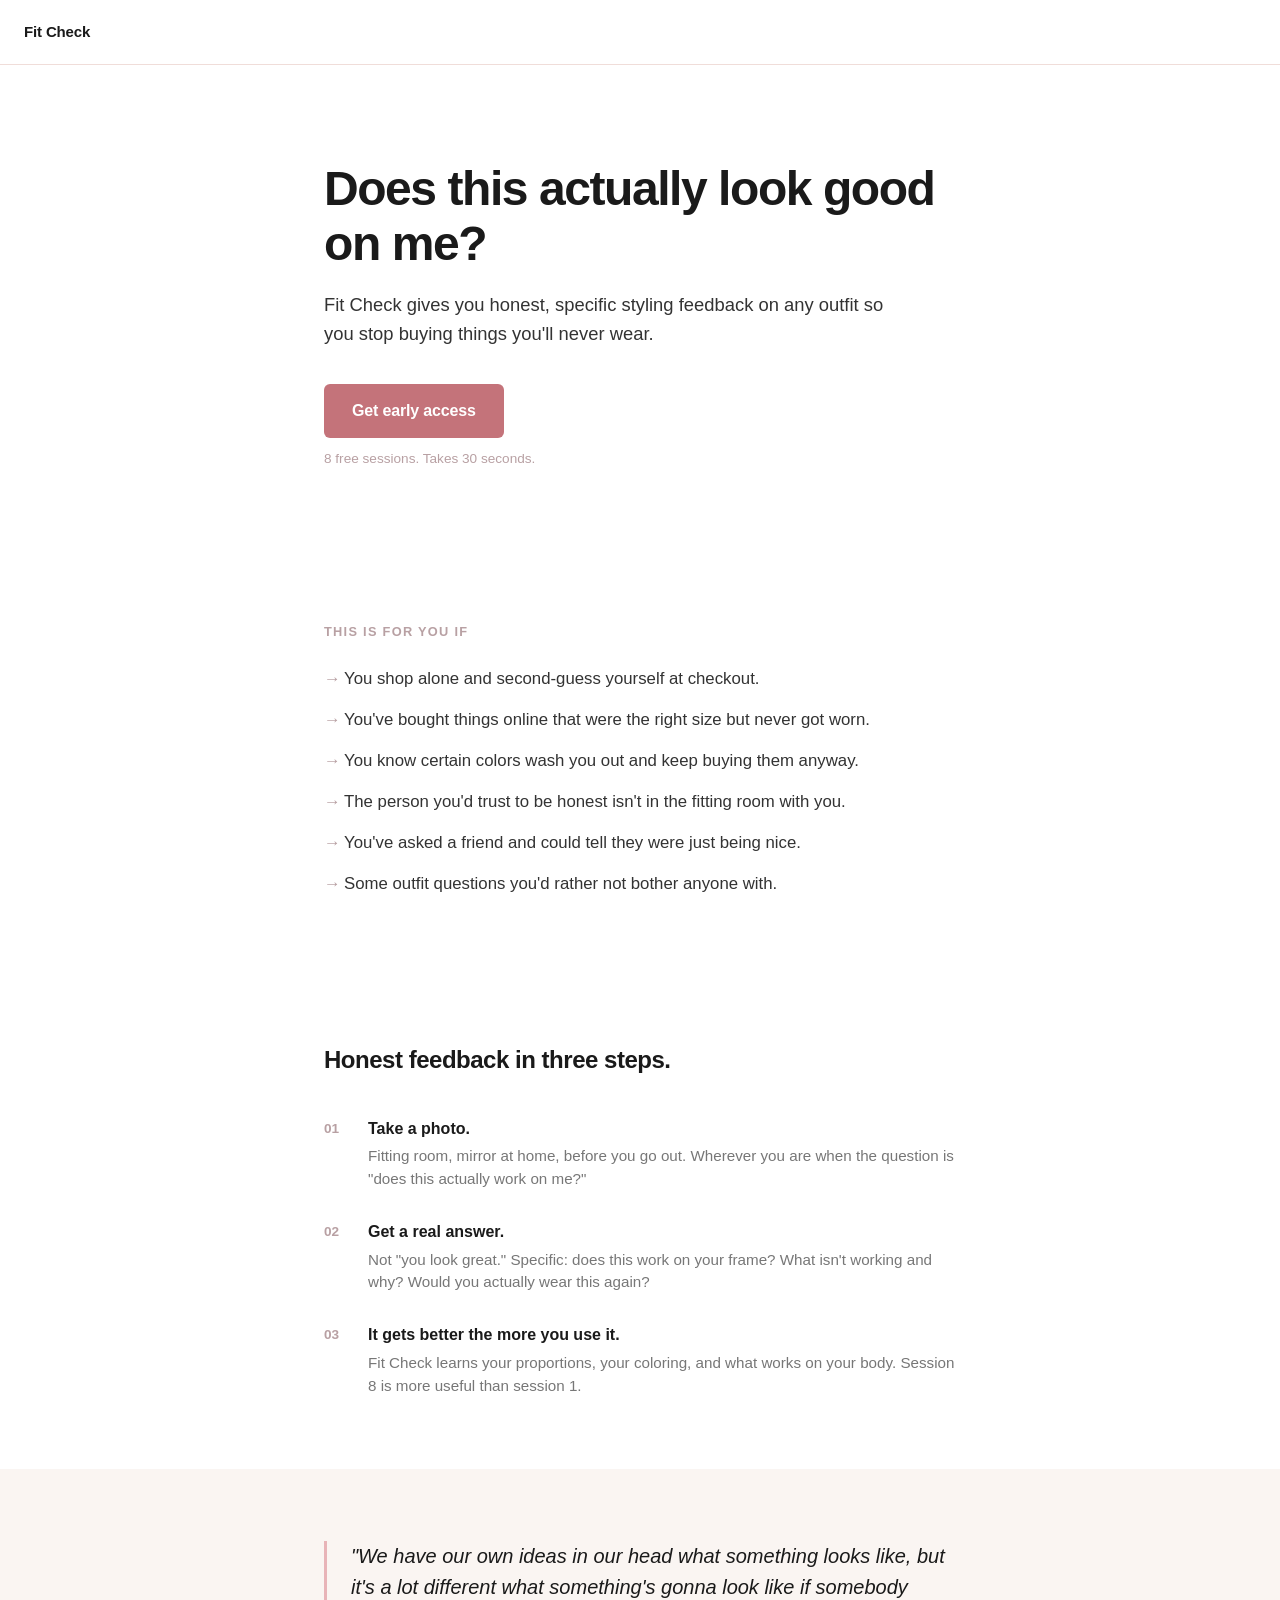
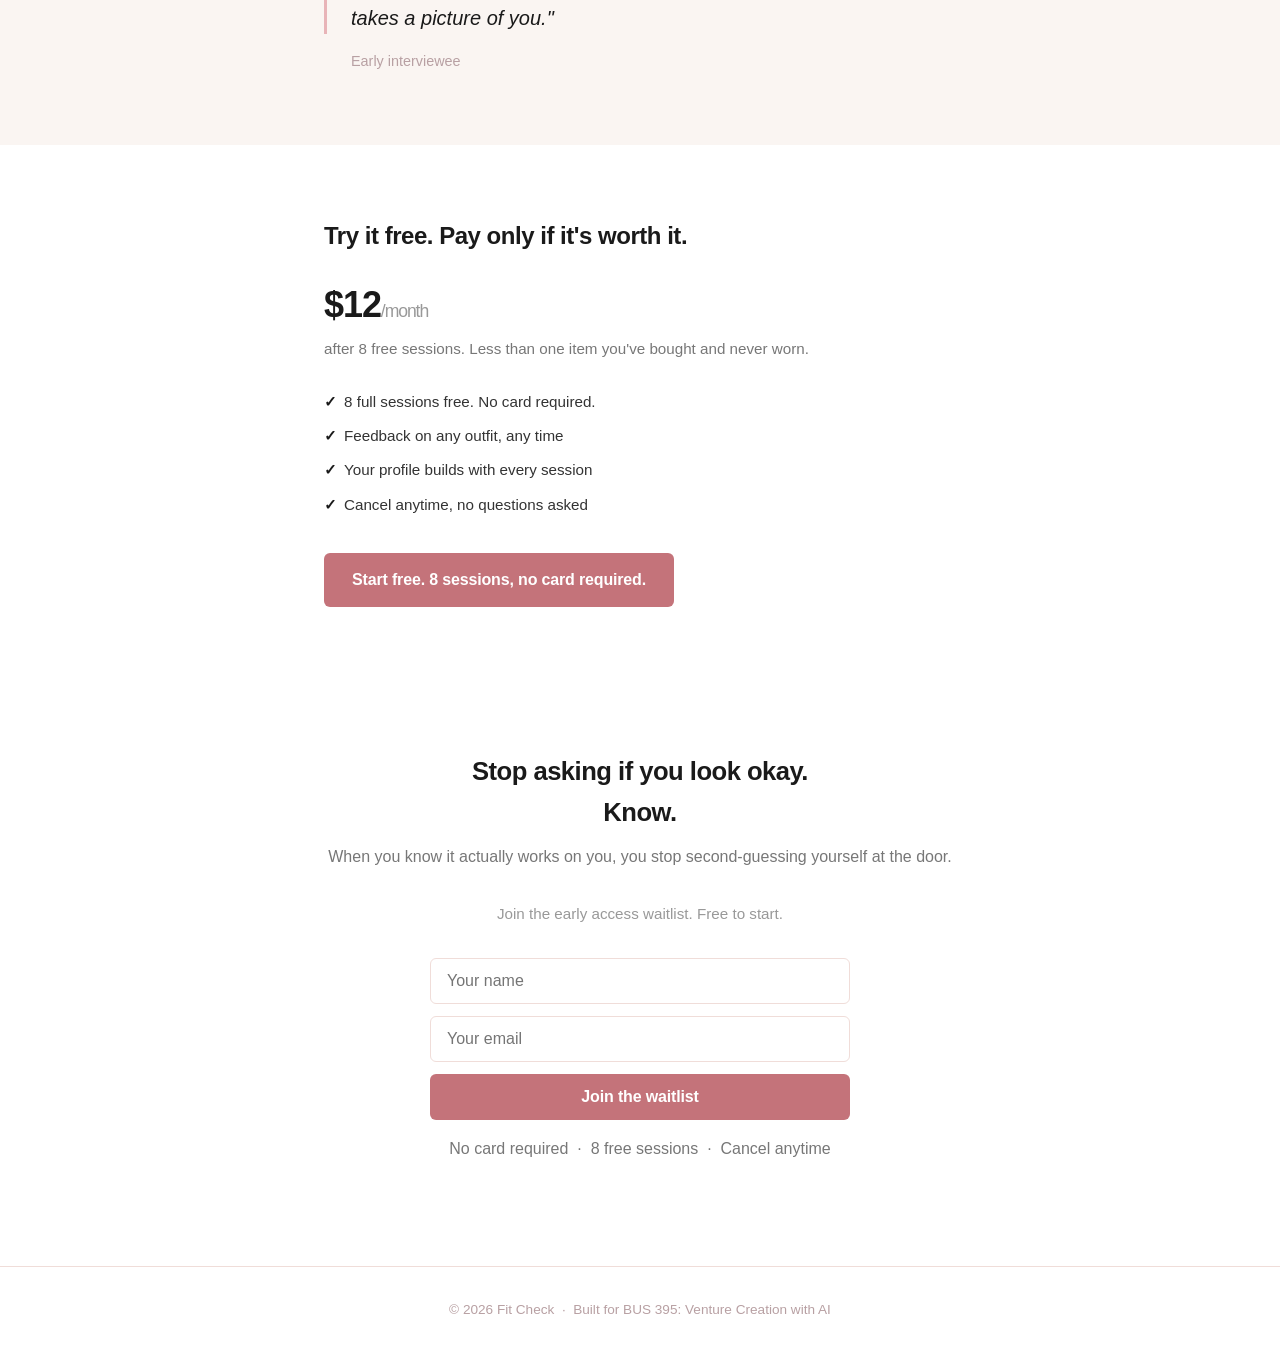
==== commit 6a4dd054: "Remove age from quote attribution Co-Authored-By: Claude Sonnet 4.6 <noreply@anthropic.com>" ====
--- a/index.html
+++ b/index.html
@@ -411,7 +411,7 @@
           "We have our own ideas in our head what something looks like, but it's a lot different
           what something's gonna look like if somebody takes a picture of you."
         </blockquote>
-        <p class="quote-attr">Early interviewee, 50s</p>
+        <p class="quote-attr">Early interviewee</p>
       </section>
     </div>
   </div>
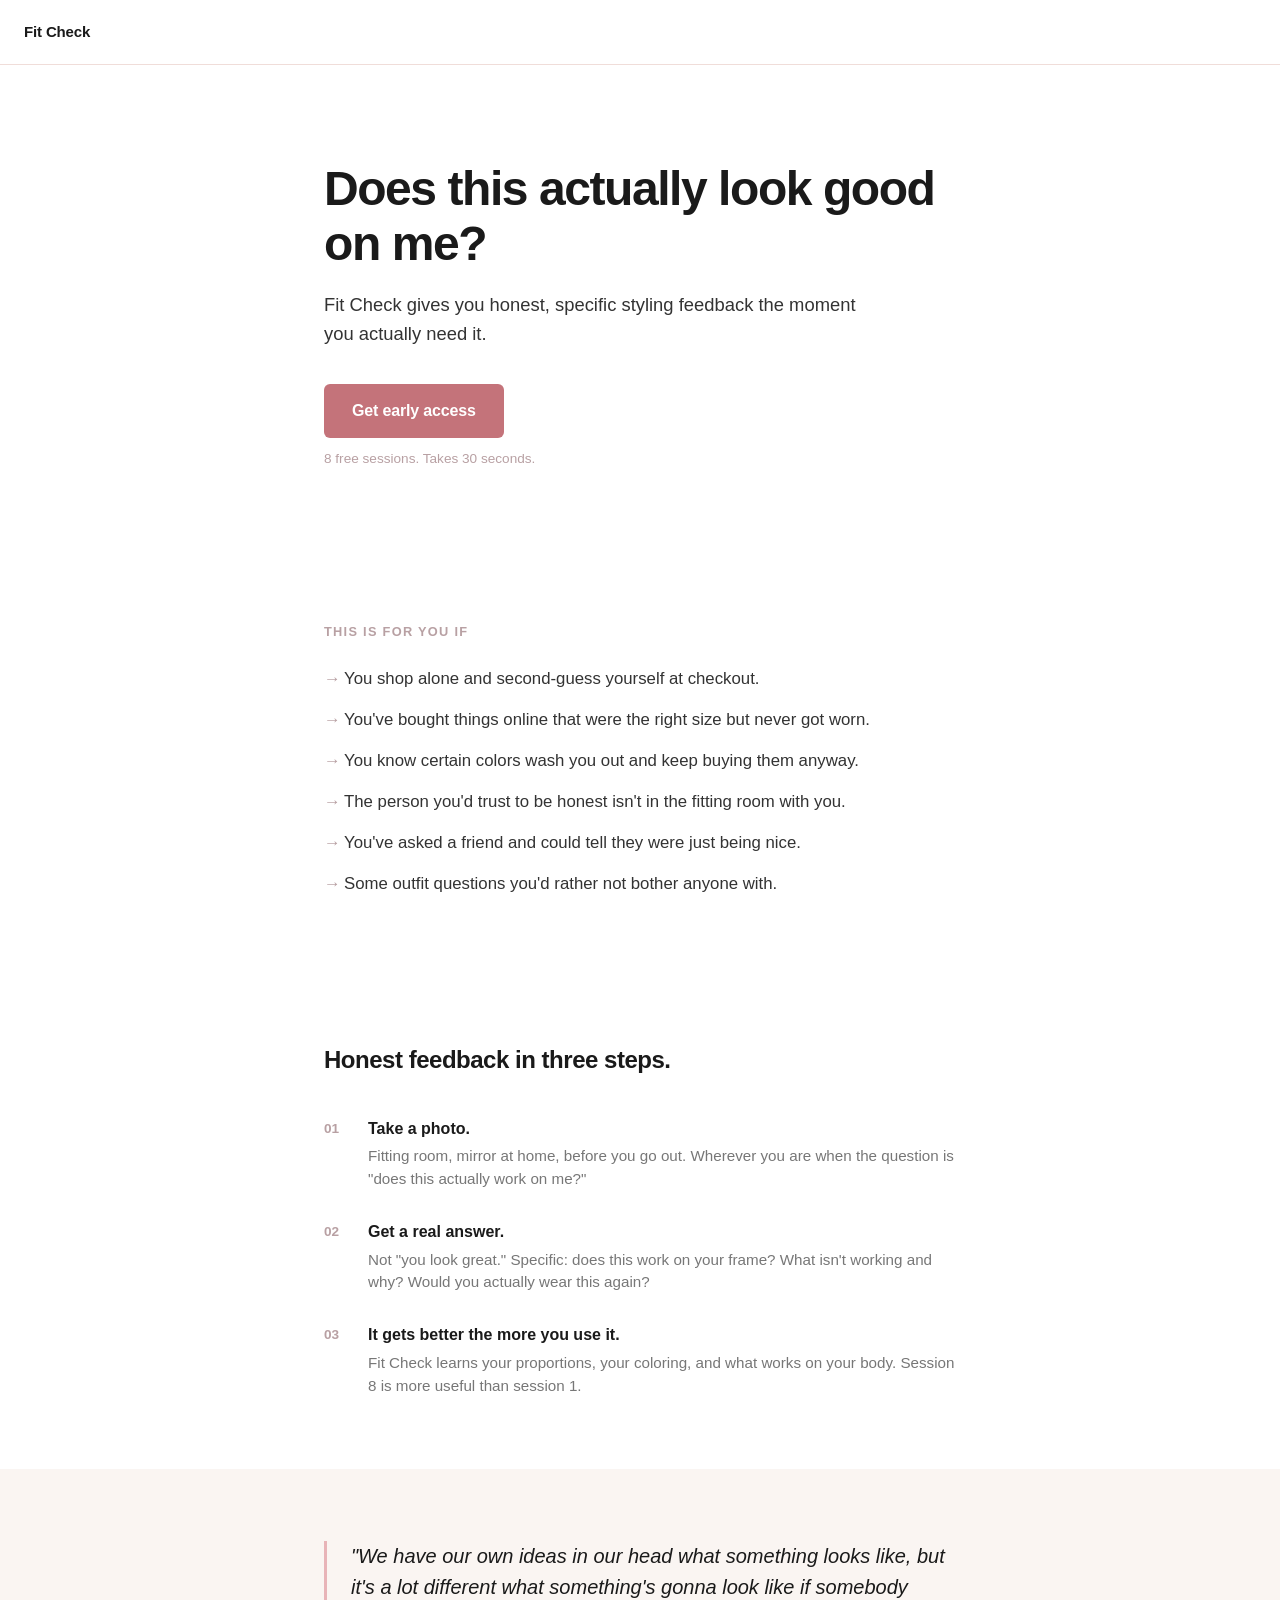
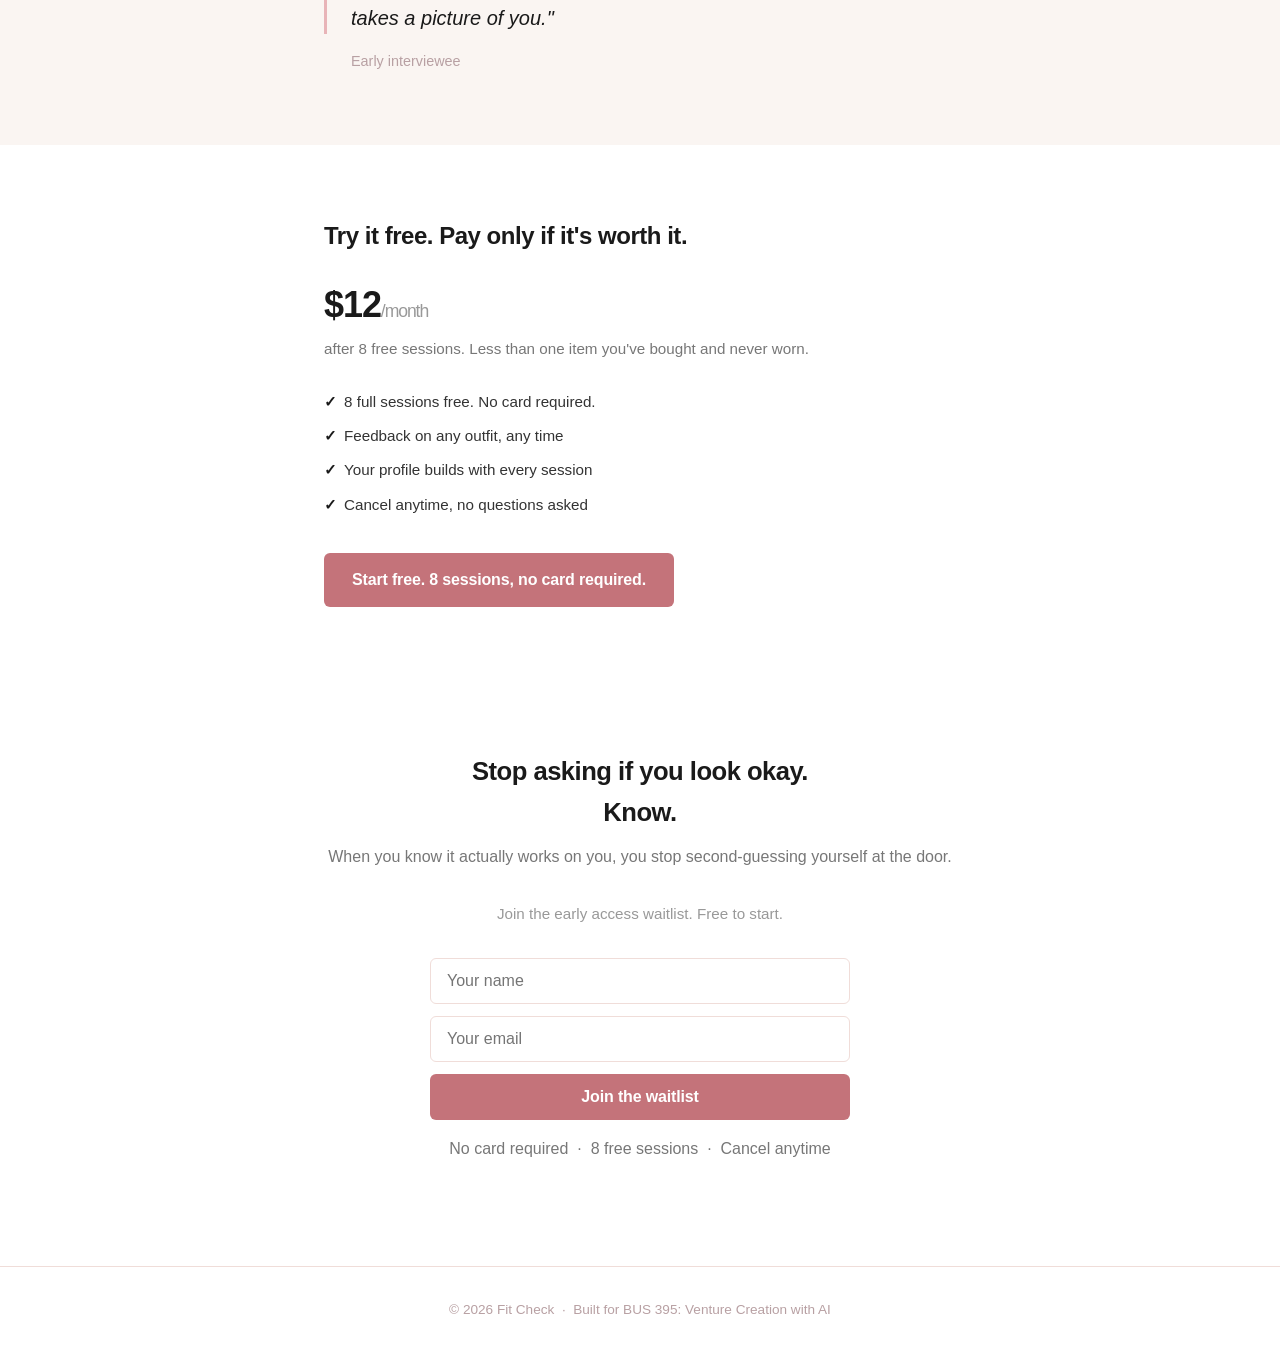
==== commit 98de8313: "Update hero subheading to focus on moment of need Co-Authored-By: Claude Sonnet 4.6 <noreply@anthrop" ====
--- a/index.html
+++ b/index.html
@@ -350,8 +350,7 @@
     <section class="hero">
       <h1>Does this actually look good on&nbsp;me?</h1>
       <p class="sub">
-        Fit Check gives you honest, specific styling feedback on any outfit so you stop buying
-        things you'll never wear.
+        Fit Check gives you honest, specific styling feedback the moment you actually need it.
       </p>
       <a class="btn" href="#signup">Get early access</a>
       <span class="btn-note">8 free sessions. Takes 30 seconds.</span>
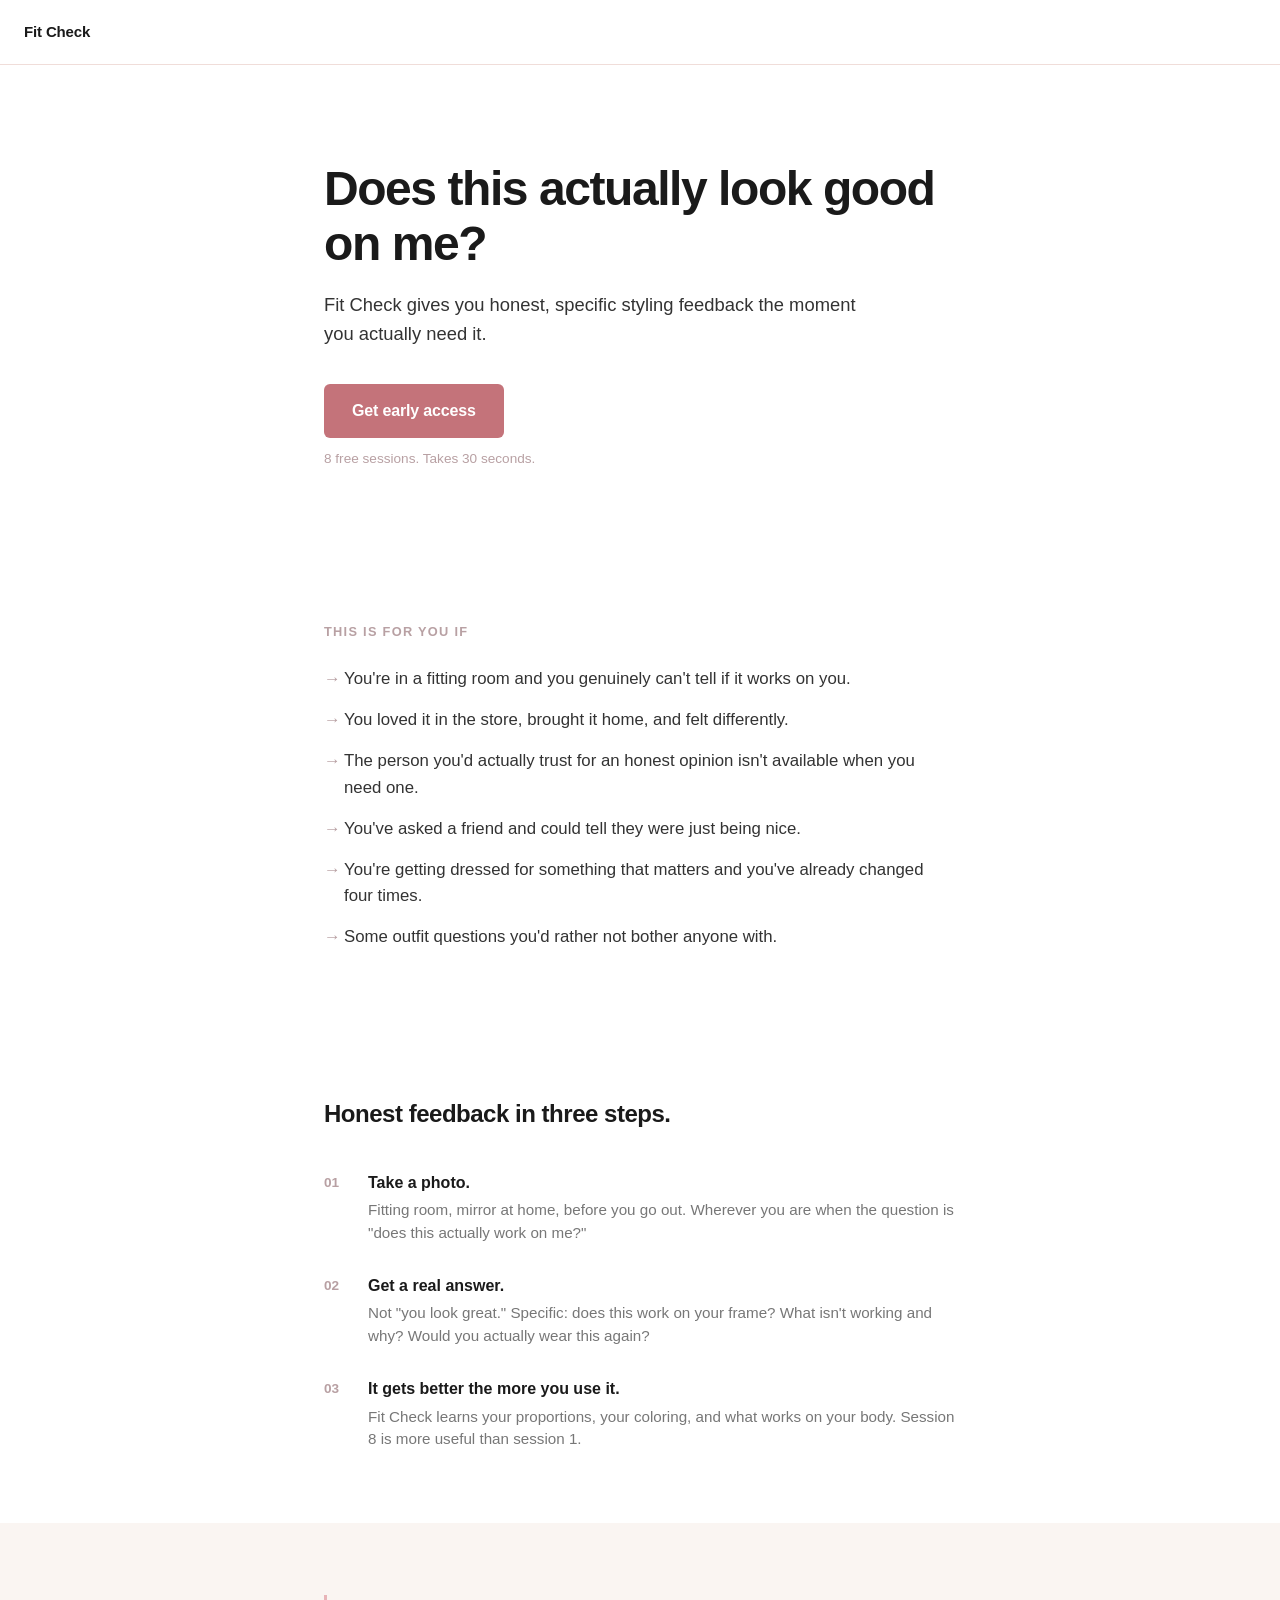
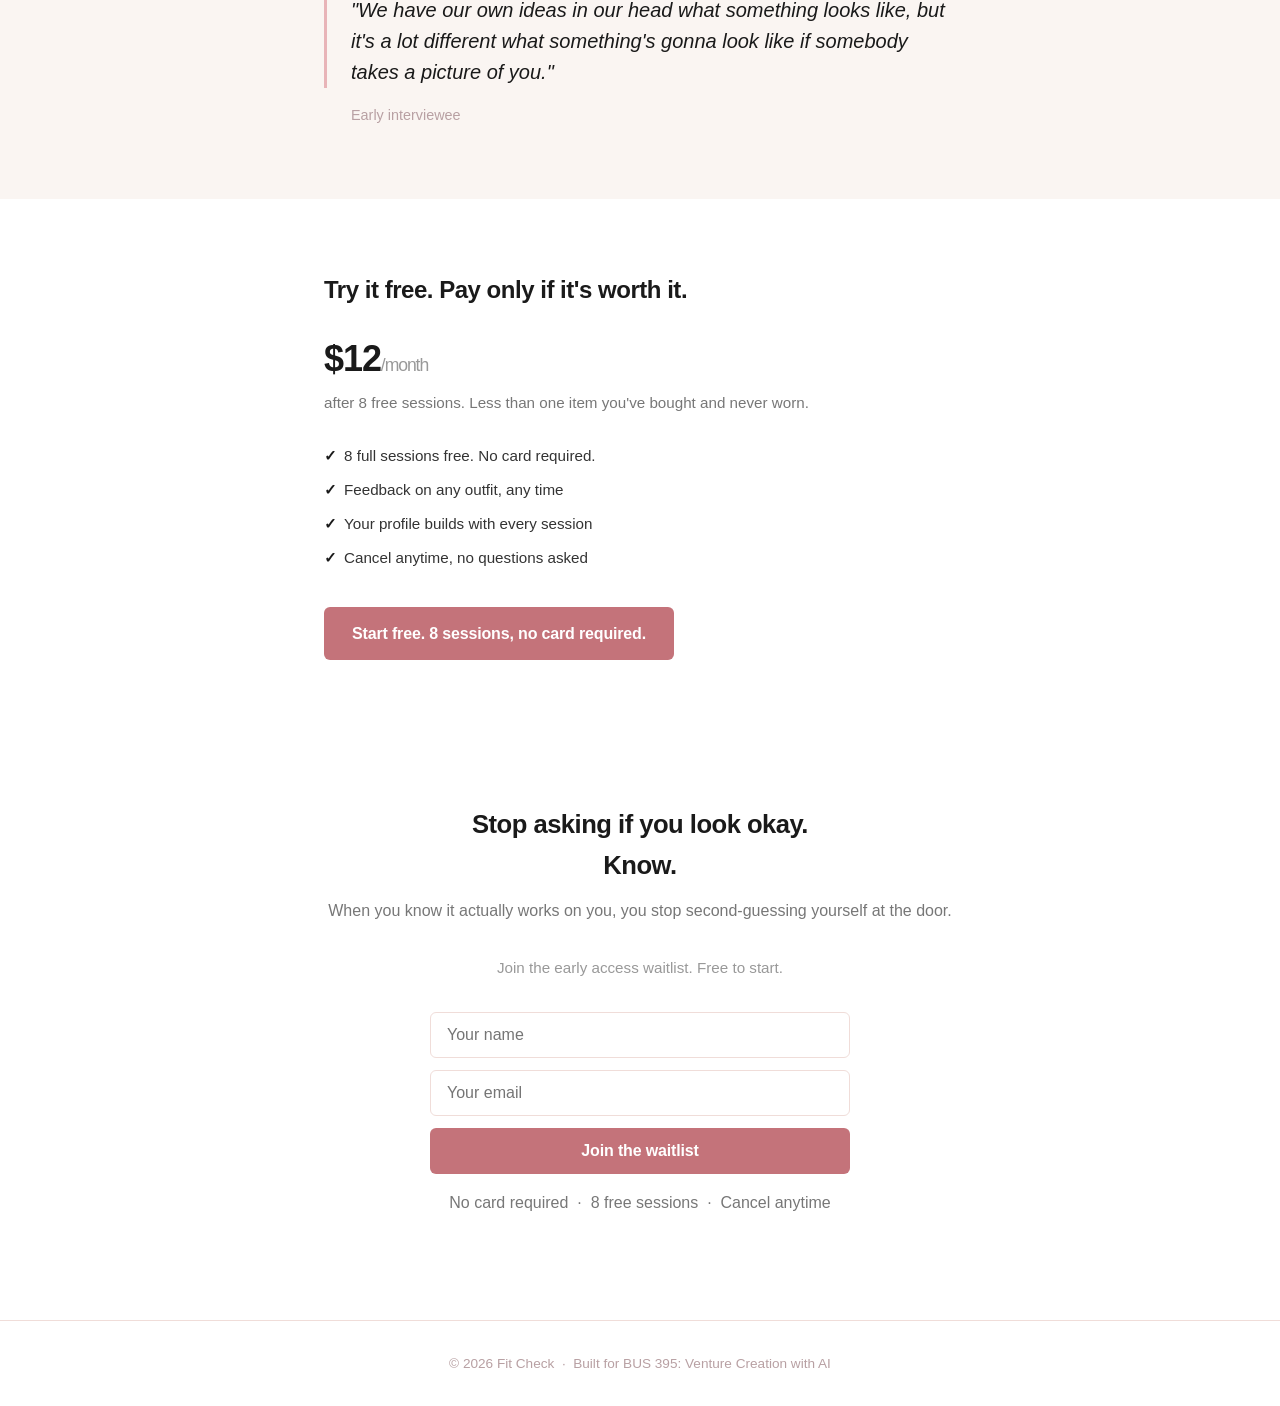
==== commit 41b5ec45: "Revise 'this is for you' section based on interview insights Co-Authored-By: Claude Sonnet 4.6 <nore" ====
--- a/index.html
+++ b/index.html
@@ -362,11 +362,11 @@
     <section class="ideal-for">
       <h2>This is for you if</h2>
       <ul>
-        <li>You shop alone and second-guess yourself at checkout.</li>
-        <li>You've bought things online that were the right size but never got worn.</li>
-        <li>You know certain colors wash you out and keep buying them anyway.</li>
-        <li>The person you'd trust to be honest isn't in the fitting room with you.</li>
+        <li>You're in a fitting room and you genuinely can't tell if it works on you.</li>
+        <li>You loved it in the store, brought it home, and felt differently.</li>
+        <li>The person you'd actually trust for an honest opinion isn't available when you need one.</li>
         <li>You've asked a friend and could tell they were just being nice.</li>
+        <li>You're getting dressed for something that matters and you've already changed four times.</li>
         <li>Some outfit questions you'd rather not bother anyone with.</li>
       </ul>
     </section>
